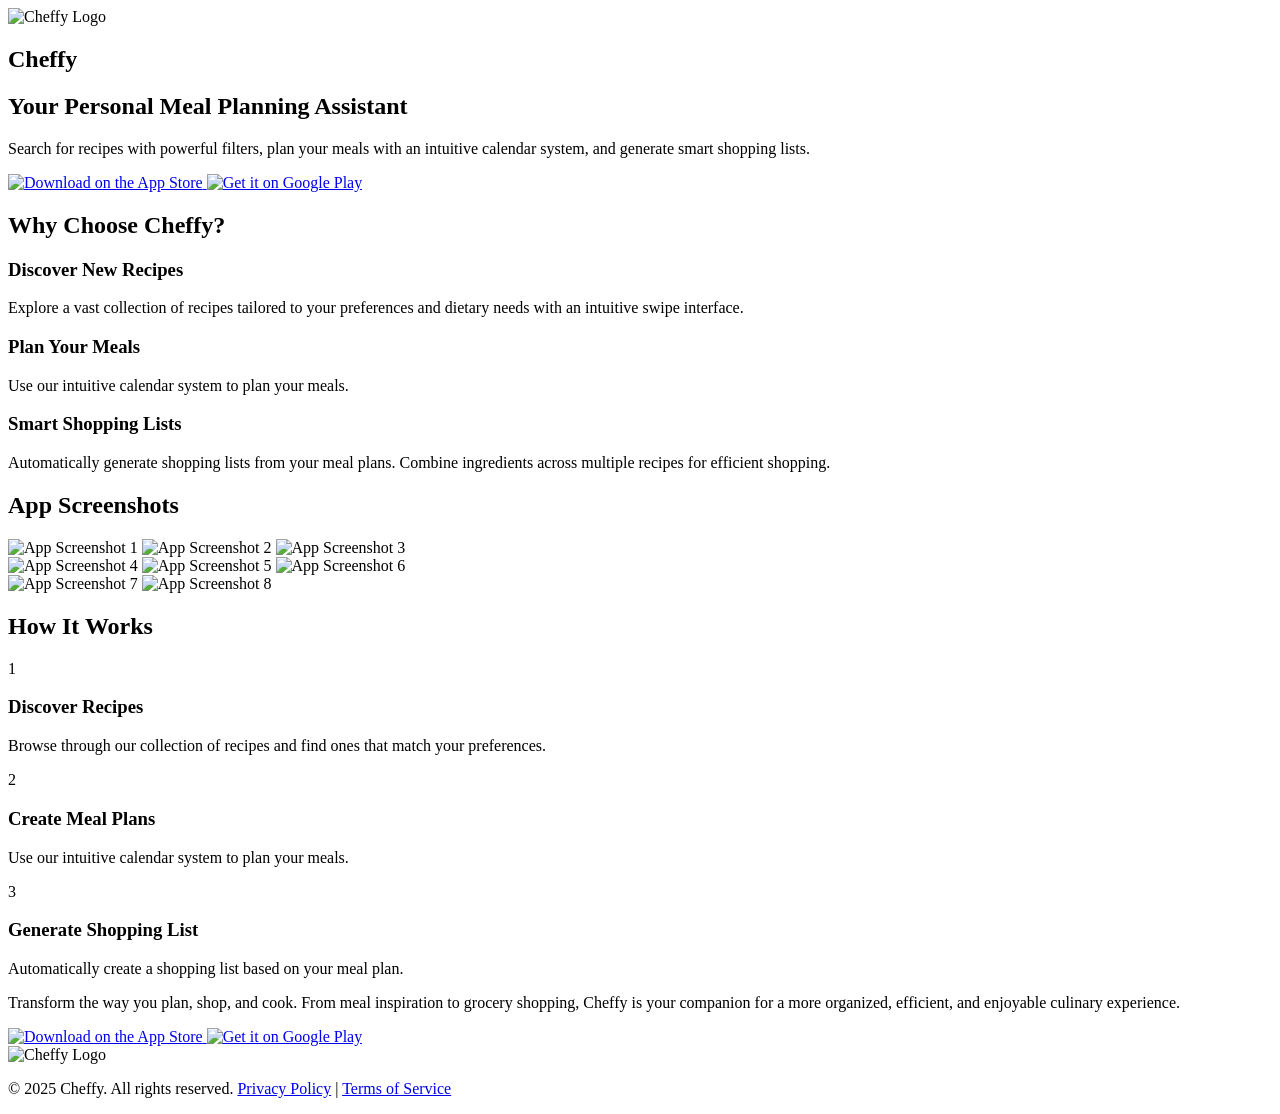
==== index.html @ fff326e7 "added TOS" ====
<!DOCTYPE html>
<html lang="en">
<head>
    <meta charset="UTF-8">
    <meta name="viewport" content="width=device-width, initial-scale=1.0">
    <title>Cheffy - Your Personal Meal Planning Assistant</title>
    <meta name="description" content="Discover, plan, and organize recipes with AI-powered meal planning and smart shopping lists.">
    
    <!-- Favicon and App Icons -->
    <link rel="icon" type="image/png" href="images/icons/logo.png">
    <link rel="apple-touch-icon" href="images/icons/logo.png">
    
    <!-- Open Graph / Social Media Meta Tags -->
    <meta property="og:title" content="Cheffy - Your Personal Meal Planning Assistant">
    <meta property="og:description" content="Discover, plan, and organize recipes with AI-powered meal planning and smart shopping lists.">
    <meta property="og:image" content="images/icons/Icon-512.png">
    <meta property="og:url" content="https://cheffyapp.recipes">
    
    <!-- Stylesheets -->
    <link rel="stylesheet" href="css/styles.css">
    
    <!-- Google Fonts -->
    <link rel="preconnect" href="https://fonts.googleapis.com">
    <link rel="preconnect" href="https://fonts.gstatic.com" crossorigin>
    <link href="https://fonts.googleapis.com/css2?family=Poppins:wght@300;400;500;600;700&display=swap" rel="stylesheet">
</head>
<body>
    <!-- Hero Section -->
    <section id="hero">
        <div class="container">
            <div class="logo-hero">
                <div class="logo-circle">
                    <img src="images/icons/logo.png" alt="Cheffy Logo">
                </div>
                <h2 class="logo-text">Cheffy</h2>
            </div>
            <div class="hero-content">
                <div class="hero-main-text">
                    <h1>Your Personal Meal Planning Assistant</h1>
                </div>
                <div class="hero-details">
                    <p>Search for recipes with powerful filters, plan your meals with an intuitive calendar system, and generate smart shopping lists.</p>
                    <div class="app-buttons">
                        <a href="#" class="app-button app-store">
                            <img src="https://developer.apple.com/app-store/marketing/guidelines/images/badge-download-on-the-app-store.svg" alt="Download on the App Store">
                        </a>
                        <a href="#" class="app-button google-play">
                            <img src="https://play.google.com/intl/en_us/badges/images/generic/en_badge_web_generic.png" alt="Get it on Google Play">
                    </a>
                </div>
            </div>
        </div>
    </section>

    <!-- Features Section -->
    <section id="features">
        <div class="container">
            <h2>Why Choose Cheffy?</h2>
            <div class="features-grid">
                <div class="feature-card">
                    <div class="feature-icon discover"></div>
                    <h3>Discover New Recipes</h3>
                    <p>Explore a vast collection of recipes tailored to your preferences and dietary needs with an intuitive swipe interface.</p>
                </div>
                <div class="feature-card">
                    <div class="feature-icon plan"></div>
                    <h3>Plan Your Meals</h3>
                    <p>Use our intuitive calendar system to plan your meals.</p>
                </div>
                <div class="feature-card">
                    <div class="feature-icon shop"></div>
                    <h3>Smart Shopping Lists</h3>
                    <p>Automatically generate shopping lists from your meal plans. Combine ingredients across multiple recipes for efficient shopping.</p>
                </div>
            </div>
        </div>
    </section>

    <!-- Screenshots Section -->
    <section id="screenshots">
        <div class="container">
            <h2>App Screenshots</h2>
            <div class="screenshot-slider"> <!-- Reverted to original class name -->
                <div class="screenshot-container"> <!-- Container for slides -->
                    <!-- Slide 1 -->
                    <div class="screenshot-slide active">
                        <img src="images/screenshots/01.png" alt="App Screenshot 1">
                        <img src="images/screenshots/02.png" alt="App Screenshot 2">
                        <img src="images/screenshots/03.png" alt="App Screenshot 3">
                    </div>
                    <!-- Slide 2 -->
                    <div class="screenshot-slide">
                        <img src="images/screenshots/04.png" alt="App Screenshot 4">
                        <img src="images/screenshots/05.png" alt="App Screenshot 5">
                        <img src="images/screenshots/06.png" alt="App Screenshot 6">
                    </div>
                    <!-- Slide 3 -->
                    <div class="screenshot-slide">
                        <img src="images/screenshots/07.png" alt="App Screenshot 7">
                        <img src="images/screenshots/08.png" alt="App Screenshot 8">
                        <!-- This slide has only 2 images -->
                    </div>
                </div>
                <div class="screenshot-nav">
                    <!-- Dots will be generated by JS -->
                </div>
            </div>
        </div>
    </section>

    <!-- How It Works Section -->
    <section id="how-it-works">
        <div class="container">
            <h2>How It Works</h2>
            <div class="steps">
                <div class="step">
                    <div class="step-number">1</div>
                    <h3>Discover Recipes</h3>
                    <p>Browse through our collection of recipes and find ones that match your preferences.</p>
                </div>
                <div class="step">
                    <div class="step-number">2</div>
                    <h3>Create Meal Plans</h3>
                    <p>Use our intuitive calendar system to plan your meals.</p>
                </div>
                <div class="step">
                    <div class="step-number">3</div>
                    <h3>Generate Shopping List</h3>
                    <p>Automatically create a shopping list based on your meal plan.</p>
                </div>
            </div>
        </div>
    </section>

    <!-- Download Section -->
    <section id="download">
        <div class="container">
            <p>Transform the way you plan, shop, and cook. From meal inspiration to grocery shopping, Cheffy is your companion for a more organized, efficient, and enjoyable culinary experience.</p>
            <div class="app-buttons">
                <a href="#" class="app-button app-store">
                    <img src="https://developer.apple.com/app-store/marketing/guidelines/images/badge-download-on-the-app-store.svg" alt="Download on the App Store">
                </a>
                <a href="#" class="app-button google-play">
                    <img src="https://play.google.com/intl/en_us/badges/static/images/badges/en_badge_web_generic.png" alt="Get it on Google Play">
                </a>
            </div>
        </div>
    </section>

    <!-- Footer -->
    <footer>
        <div class="container">
            <div class="simple-footer">
                <div class="footer-logo">
                    <img src="images/icons/logo.png" alt="Cheffy Logo">
                </div>
                <p>&copy; 2025 Cheffy. All rights reserved. <a href="privacy-policy.html">Privacy Policy</a> | <a href="terms-of-service.html">Terms of Service</a></p>
            </div>
        </div>
    </footer>

    <!-- JavaScript -->
    <script src="js/main.js"></script>
</body>
</html>
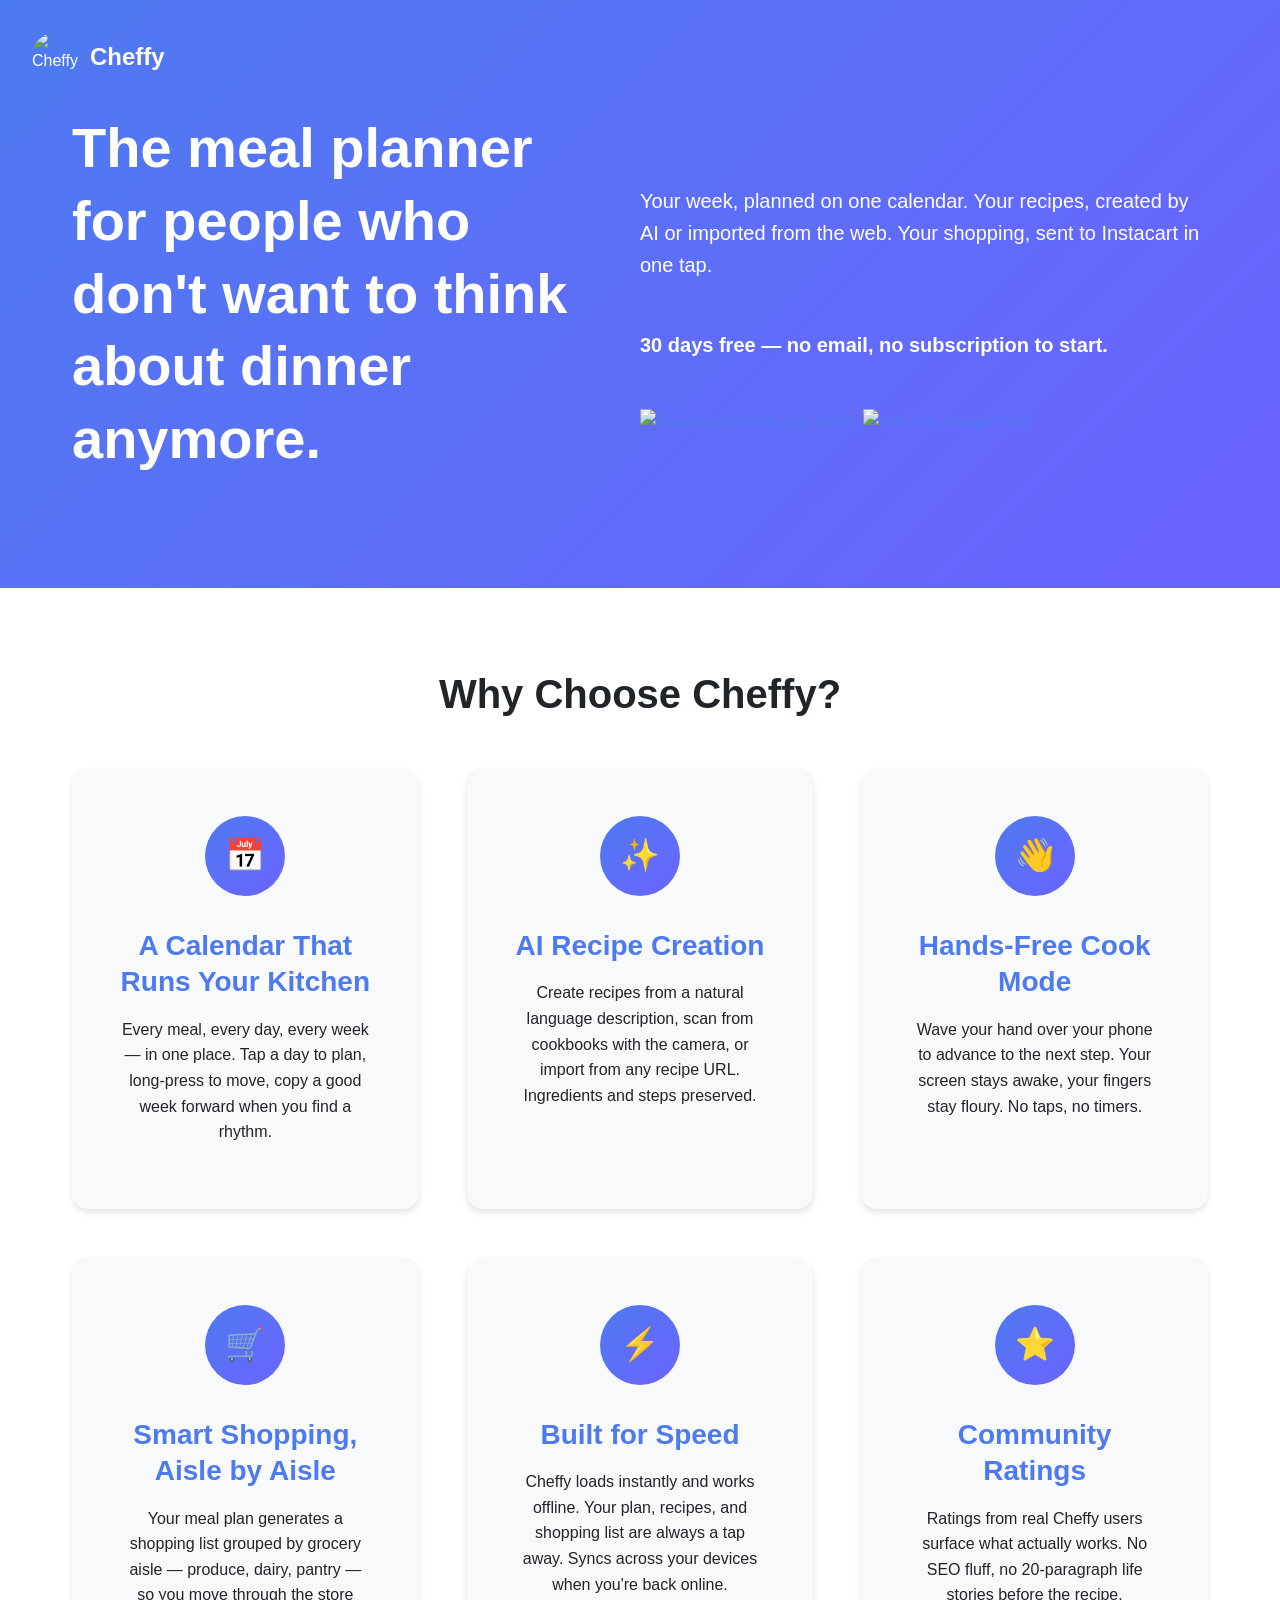
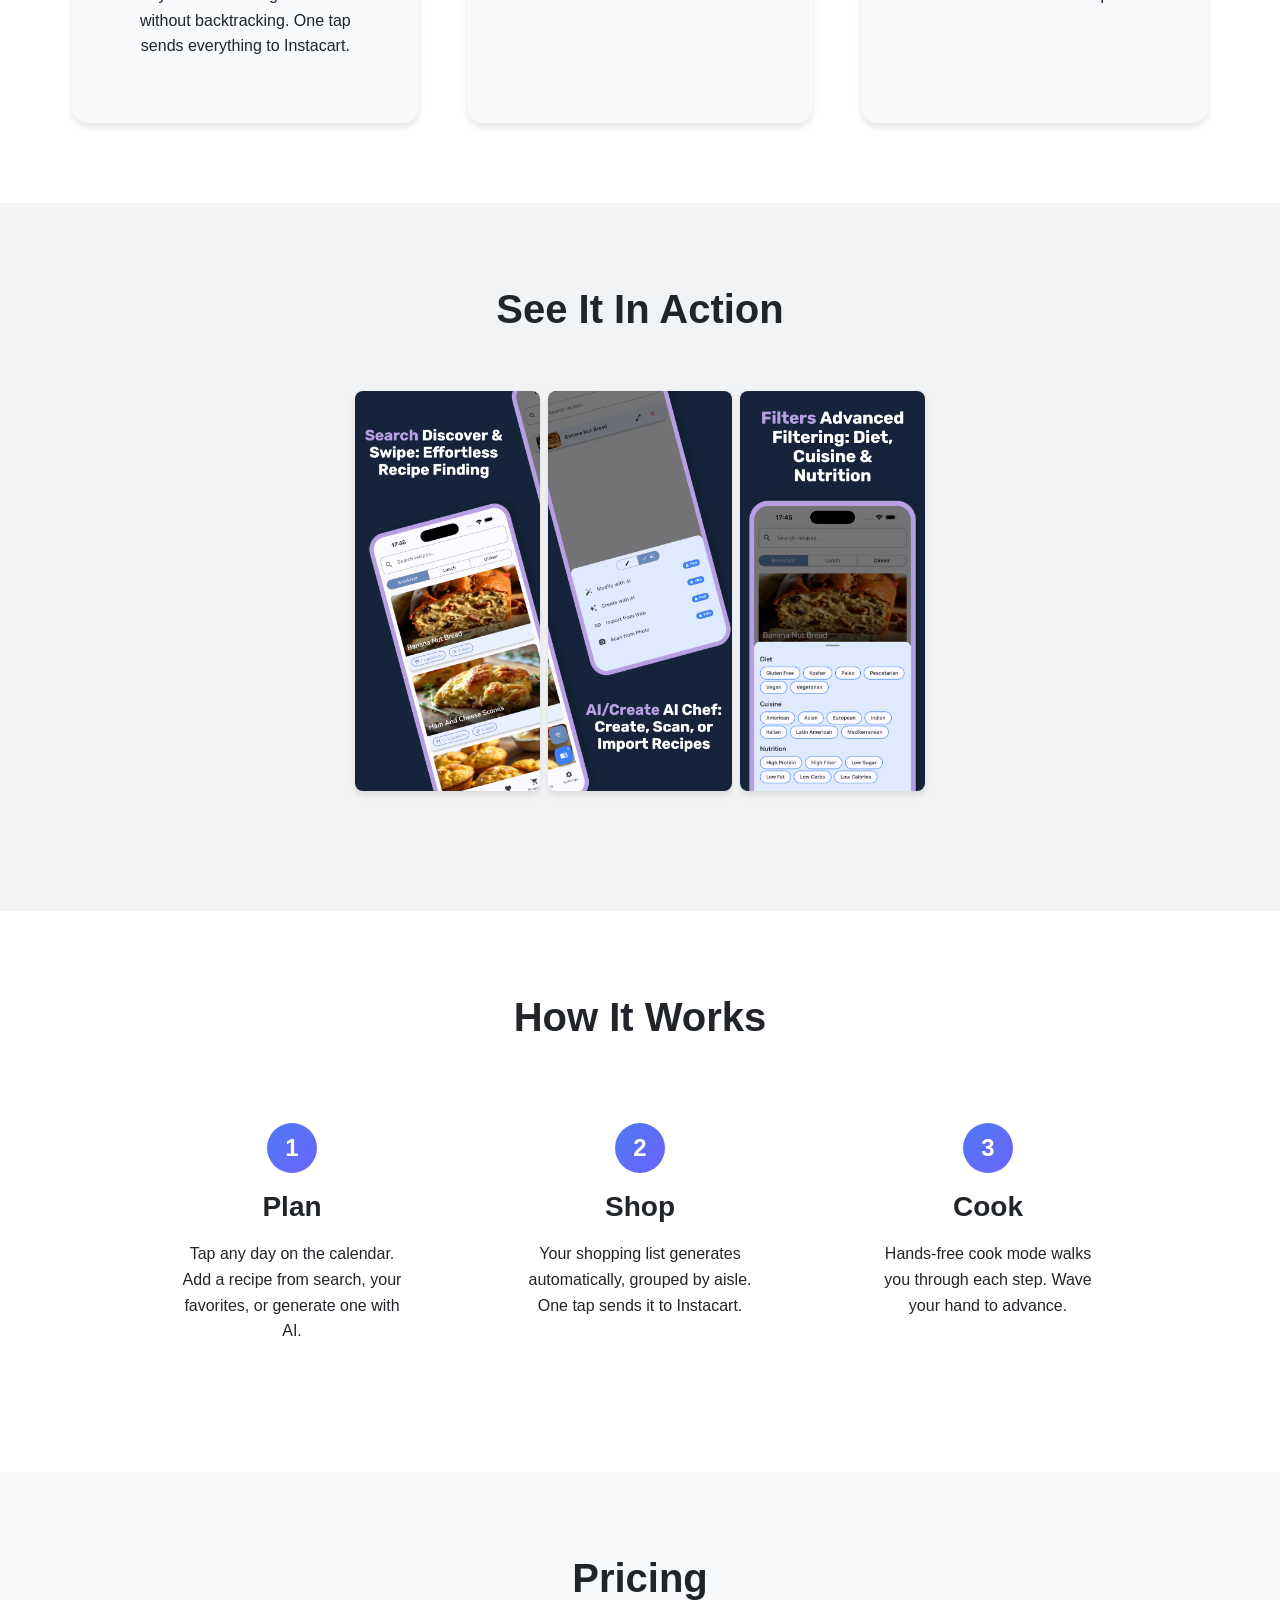
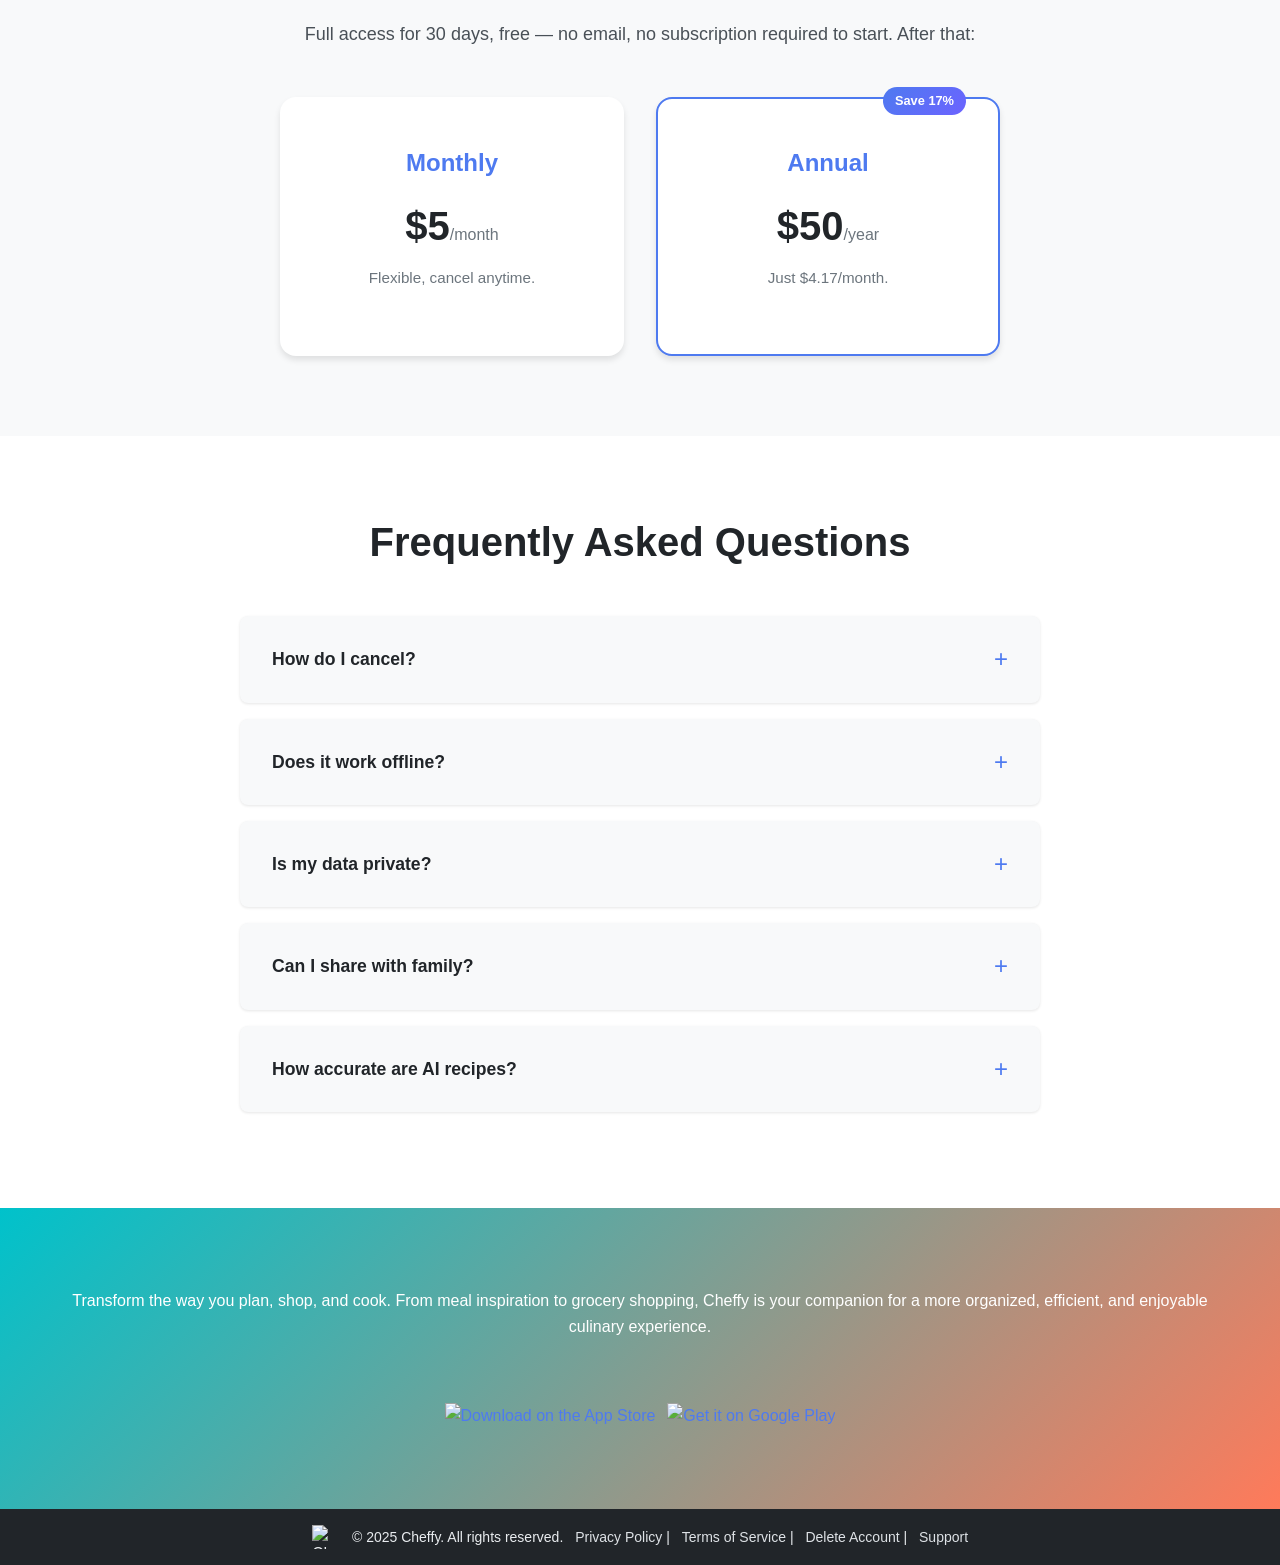
==== commit 48913421: "updated screenshots, copy" ====
--- a/index.html
+++ b/index.html
@@ -1,24 +1,25 @@
 <!DOCTYPE html>
 <html lang="en">
 <head>
+    <meta name='impact-site-verification' value='8608ee39-0bfc-4b97-8f43-6baca40cc552' />
     <meta charset="UTF-8">
     <meta name="viewport" content="width=device-width, initial-scale=1.0">
-    <title>Cheffy - Your Personal Meal Planning Assistant</title>
-    <meta name="description" content="Discover, plan, and organize recipes with AI-powered meal planning and smart shopping lists.">
-    
+    <title>Cheffy — Meal Planner with AI Recipes and Hands-Free Cook Mode</title>
+    <meta name="description" content="A calendar-driven meal planner with AI recipes, hands-free cook mode, and smart shopping lists. 30 days free — no email, no subscription to start.">
+
     <!-- Favicon and App Icons -->
     <link rel="icon" type="image/png" href="images/icons/logo.png">
     <link rel="apple-touch-icon" href="images/icons/logo.png">
-    
+
     <!-- Open Graph / Social Media Meta Tags -->
-    <meta property="og:title" content="Cheffy - Your Personal Meal Planning Assistant">
-    <meta property="og:description" content="Discover, plan, and organize recipes with AI-powered meal planning and smart shopping lists.">
+    <meta property="og:title" content="Cheffy — Meal Planner with AI Recipes and Hands-Free Cook Mode">
+    <meta property="og:description" content="A calendar-driven meal planner with AI recipes, hands-free cook mode, and smart shopping lists. 30 days free.">
     <meta property="og:image" content="images/icons/Icon-512.png">
     <meta property="og:url" content="https://cheffyapp.recipes">
-    
+
     <!-- Stylesheets -->
     <link rel="stylesheet" href="css/styles.css">
-    
+
     <!-- Google Fonts -->
     <link rel="preconnect" href="https://fonts.googleapis.com">
     <link rel="preconnect" href="https://fonts.gstatic.com" crossorigin>
@@ -36,17 +37,19 @@
             </div>
             <div class="hero-content">
                 <div class="hero-main-text">
-                    <h1>Your Personal Meal Planning Assistant</h1>
+                    <h1>The meal planner for people who don't want to think about dinner anymore.</h1>
                 </div>
                 <div class="hero-details">
-                    <p>Search for recipes with powerful filters, plan your meals with an intuitive calendar system, and generate smart shopping lists.</p>
+                    <p>Your week, planned on one calendar. Your recipes, created by AI or imported from the web. Your shopping, sent to Instacart in one tap.</p>
+                    <p><strong>30 days free — no email, no subscription to start.</strong></p>
                     <div class="app-buttons">
                         <a href="#" class="app-button app-store">
                             <img src="https://developer.apple.com/app-store/marketing/guidelines/images/badge-download-on-the-app-store.svg" alt="Download on the App Store">
                         </a>
                         <a href="#" class="app-button google-play">
                             <img src="https://play.google.com/intl/en_us/badges/images/generic/en_badge_web_generic.png" alt="Get it on Google Play">
-                    </a>
+                        </a>
+                    </div>
                 </div>
             </div>
         </div>
@@ -58,19 +61,34 @@
             <h2>Why Choose Cheffy?</h2>
             <div class="features-grid">
                 <div class="feature-card">
-                    <div class="feature-icon discover"></div>
-                    <h3>Discover New Recipes</h3>
-                    <p>Explore a vast collection of recipes tailored to your preferences and dietary needs with an intuitive swipe interface.</p>
-                </div>
-                <div class="feature-card">
                     <div class="feature-icon plan"></div>
-                    <h3>Plan Your Meals</h3>
-                    <p>Use our intuitive calendar system to plan your meals.</p>
+                    <h3>A Calendar That Runs Your Kitchen</h3>
+                    <p>Every meal, every day, every week — in one place. Tap a day to plan, long-press to move, copy a good week forward when you find a rhythm.</p>
+                </div>
+                <div class="feature-card">
+                    <div class="feature-icon ai"></div>
+                    <h3>AI Recipe Creation</h3>
+                    <p>Create recipes from a natural language description, scan from cookbooks with the camera, or import from any recipe URL. Ingredients and steps preserved.</p>
+                </div>
+                <div class="feature-card">
+                    <div class="feature-icon hands-free"></div>
+                    <h3>Hands-Free Cook Mode</h3>
+                    <p>Wave your hand over your phone to advance to the next step. Your screen stays awake, your fingers stay floury. No taps, no timers.</p>
                 </div>
                 <div class="feature-card">
                     <div class="feature-icon shop"></div>
-                    <h3>Smart Shopping Lists</h3>
-                    <p>Automatically generate shopping lists from your meal plans. Combine ingredients across multiple recipes for efficient shopping.</p>
+                    <h3>Smart Shopping, Aisle by Aisle</h3>
+                    <p>Your meal plan generates a shopping list grouped by grocery aisle — produce, dairy, pantry — so you move through the store without backtracking. One tap sends everything to Instacart.</p>
+                </div>
+                <div class="feature-card">
+                    <div class="feature-icon speed"></div>
+                    <h3>Built for Speed</h3>
+                    <p>Cheffy loads instantly and works offline. Your plan, recipes, and shopping list are always a tap away. Syncs across your devices when you're back online.</p>
+                </div>
+                <div class="feature-card">
+                    <div class="feature-icon ratings"></div>
+                    <h3>Community Ratings</h3>
+                    <p>Ratings from real Cheffy users surface what actually works. No SEO fluff, no 20-paragraph life stories before the recipe.</p>
                 </div>
             </div>
         </div>
@@ -79,26 +97,22 @@
     <!-- Screenshots Section -->
     <section id="screenshots">
         <div class="container">
-            <h2>App Screenshots</h2>
-            <div class="screenshot-slider"> <!-- Reverted to original class name -->
-                <div class="screenshot-container"> <!-- Container for slides -->
-                    <!-- Slide 1 -->
+            <h2>See It In Action</h2>
+            <div class="screenshot-slider">
+                <div class="screenshot-container">
                     <div class="screenshot-slide active">
-                        <img src="images/screenshots/01.png" alt="App Screenshot 1">
-                        <img src="images/screenshots/02.png" alt="App Screenshot 2">
-                        <img src="images/screenshots/03.png" alt="App Screenshot 3">
-                    </div>
-                    <!-- Slide 2 -->
+                        <img src="images/screenshots/01.png" alt="Discover recipes with swipe-based search">
+                        <img src="images/screenshots/02.png" alt="AI recipe creation — scan, create, or import">
+                        <img src="images/screenshots/03.png" alt="Advanced filtering by diet, cuisine, and nutrition">
+                    </div>
                     <div class="screenshot-slide">
-                        <img src="images/screenshots/04.png" alt="App Screenshot 4">
-                        <img src="images/screenshots/05.png" alt="App Screenshot 5">
-                        <img src="images/screenshots/06.png" alt="App Screenshot 6">
-                    </div>
-                    <!-- Slide 3 -->
+                        <img src="images/screenshots/04.png" alt="Weekly meal planning view">
+                        <img src="images/screenshots/05.png" alt="Monthly food calendar overview">
+                        <img src="images/screenshots/06.png" alt="Step-by-step cook mode">
+                    </div>
                     <div class="screenshot-slide">
-                        <img src="images/screenshots/07.png" alt="App Screenshot 7">
-                        <img src="images/screenshots/08.png" alt="App Screenshot 8">
-                        <!-- This slide has only 2 images -->
+                        <img src="images/screenshots/07.png" alt="Complete nutrition tracking">
+                        <img src="images/screenshots/08.png" alt="Shopping list export to Instacart">
                     </div>
                 </div>
                 <div class="screenshot-nav">
@@ -115,19 +129,69 @@
             <div class="steps">
                 <div class="step">
                     <div class="step-number">1</div>
-                    <h3>Discover Recipes</h3>
-                    <p>Browse through our collection of recipes and find ones that match your preferences.</p>
+                    <h3>Plan</h3>
+                    <p>Tap any day on the calendar. Add a recipe from search, your favorites, or generate one with AI.</p>
                 </div>
                 <div class="step">
                     <div class="step-number">2</div>
-                    <h3>Create Meal Plans</h3>
-                    <p>Use our intuitive calendar system to plan your meals.</p>
+                    <h3>Shop</h3>
+                    <p>Your shopping list generates automatically, grouped by aisle. One tap sends it to Instacart.</p>
                 </div>
                 <div class="step">
                     <div class="step-number">3</div>
-                    <h3>Generate Shopping List</h3>
-                    <p>Automatically create a shopping list based on your meal plan.</p>
-                </div>
+                    <h3>Cook</h3>
+                    <p>Hands-free cook mode walks you through each step. Wave your hand to advance.</p>
+                </div>
+            </div>
+        </div>
+    </section>
+
+    <!-- Pricing Section -->
+    <section id="pricing">
+        <div class="container">
+            <h2>Pricing</h2>
+            <p class="pricing-lead">Full access for 30 days, free — no email, no subscription required to start. After that:</p>
+            <div class="pricing-grid">
+                <div class="pricing-card">
+                    <h3>Monthly</h3>
+                    <p class="pricing-amount">$5<span>/month</span></p>
+                    <p class="pricing-note">Flexible, cancel anytime.</p>
+                </div>
+                <div class="pricing-card pricing-card-featured">
+                    <div class="pricing-badge">Save 17%</div>
+                    <h3>Annual</h3>
+                    <p class="pricing-amount">$50<span>/year</span></p>
+                    <p class="pricing-note">Just $4.17/month.</p>
+                </div>
+            </div>
+        </div>
+    </section>
+
+    <!-- FAQ Section -->
+    <section id="faq">
+        <div class="container">
+            <h2>Frequently Asked Questions</h2>
+            <div class="faq-list">
+                <details class="faq-item">
+                    <summary>How do I cancel?</summary>
+                    <p>Cancel anytime. On iPhone: device Settings → Apple ID → Subscriptions → Cheffy → Cancel. On Android: Play Store app → profile → Payments &amp; subscriptions → Subscriptions → Cheffy → Cancel. Your premium access continues until the end of the current billing period.</p>
+                </details>
+                <details class="faq-item">
+                    <summary>Does it work offline?</summary>
+                    <p>Yes. Cheffy is built local-first — your meal plan, saved recipes, and shopping list are stored on your device and available without signal. Only AI features (creating recipes from text, scanning photos, importing from URLs) require an internet connection. When you're back online, your plan syncs across your devices automatically.</p>
+                </details>
+                <details class="faq-item">
+                    <summary>Is my data private?</summary>
+                    <p>Yes. Your recipes, meal plans, and shopping lists belong to you and aren't sold or shared. We use standard processors (Supabase for storage, PostHog for anonymous analytics, RevenueCat for subscription management) under contract to operate the app. Full details in our <a href="privacy-policy.html">Privacy Policy</a>.</p>
+                </details>
+                <details class="faq-item">
+                    <summary>Can I share with family?</summary>
+                    <p>Not yet — Cheffy is single-user today. Shared meal planning for households is one of the most-requested features, and it's on the roadmap. <a href="mailto:hello@cheffyapp.recipes">Email me</a> and I'll put you on the list to notify when it ships.</p>
+                </details>
+                <details class="faq-item">
+                    <summary>How accurate are AI recipes?</summary>
+                    <p>Most of the time, very. The AI pulls from tested recipe structures and preserves ingredients, quantities, and steps when you import from the web or scan from a photo. That said, AI isn't perfect — occasionally an ingredient gets misread or a step is off. If you hit a bad recipe, <a href="mailto:hello@cheffyapp.recipes">let me know</a> — the more reports I get, the better the model gets.</p>
+                </details>
             </div>
         </div>
     </section>
@@ -154,7 +218,7 @@
                 <div class="footer-logo">
                     <img src="images/icons/logo.png" alt="Cheffy Logo">
                 </div>
-                <p>&copy; 2025 Cheffy. All rights reserved. <a href="privacy-policy.html">Privacy Policy</a> | <a href="terms-of-service.html">Terms of Service</a></p>
+                <p>&copy; 2025 Cheffy. All rights reserved. <a href="privacy-policy.html">Privacy Policy</a> | <a href="terms-of-service.html">Terms of Service</a> | <a href="delete-account.html">Delete Account</a> | <a href="mailto:hello@cheffyapp.recipes">Support</a></p>
             </div>
         </div>
     </footer>
--- a/css/styles.css
+++ b/css/styles.css
@@ -0,0 +1,811 @@
+/* Base Styles */
+:root {
+    /* Brand Colors */
+    --primary: #4E7AF0;
+    --secondary: #6C63FF;
+    --tertiary: #00C2CB;
+    --accent: #FF7A5A;
+    
+    /* Neutral Colors */
+    --neutral-100: #F8F9FA;
+    --neutral-200: #F1F3F5;
+    --neutral-300: #E9ECEF;
+    --neutral-400: #DEE2E6;
+    --neutral-500: #ADB5BD;
+    --neutral-600: #6C757D;
+    --neutral-700: #495057;
+    --neutral-800: #343A40;
+    --neutral-900: #212529;
+    
+    /* Semantic Colors */
+    --success: #4CAF50;
+    --warning: #FFC107;
+    --error: #FF5252;
+    --info: #2196F3;
+    
+    /* Gradients */
+    --primary-gradient: linear-gradient(135deg, var(--primary), var(--secondary));
+    --accent-gradient: linear-gradient(135deg, var(--tertiary), var(--accent));
+    
+    /* Typography */
+    --font-family: 'Poppins', sans-serif;
+    --h1-size: 3rem;
+    --h2-size: 2.5rem;
+    --h3-size: 1.75rem;
+    --h4-size: 1.25rem;
+    --body-size: 1rem;
+    --small-size: 0.875rem;
+    
+    /* Spacing */
+    --spacing-xs: 0.25rem;
+    --spacing-sm: 0.5rem;
+    --spacing-md: 1rem;
+    --spacing-lg: 2rem;
+    --spacing-xl: 3rem;
+    --spacing-xxl: 5rem;
+    
+    /* Border Radius */
+    --radius-sm: 4px;
+    --radius-md: 8px;
+    --radius-lg: 16px;
+    --radius-xl: 24px;
+    --radius-full: 9999px;
+    
+    /* Shadows */
+    --shadow-sm: 0 1px 3px rgba(0, 0, 0, 0.1);
+    --shadow-md: 0 4px 6px rgba(0, 0, 0, 0.1);
+    --shadow-lg: 0 10px 15px rgba(0, 0, 0, 0.1);
+    --shadow-xl: 0 20px 25px rgba(0, 0, 0, 0.1);
+}
+
+* {
+    margin: 0;
+    padding: 0;
+    box-sizing: border-box;
+}
+
+html {
+    scroll-behavior: smooth;
+}
+
+/* General Header Styles (for pages like privacy-policy.html) */
+header {
+    /* display: flex; and align-items: center; removed */
+    background-color: var(--neutral-100);
+    padding-top: var(--spacing-lg);    /* Align with logo-hero top */
+    padding-bottom: var(--spacing-md); /* Keep bottom padding as reduced */
+    /* border-bottom: 1px solid var(--neutral-300); */ /* Divider removed */
+}
+
+header .container {
+    width: 100%; /* Explicitly full width */
+    max-width: none; /* Override generic .container's max-width */
+    margin: 0; /* Override generic .container's margin */
+    padding: 0 var(--spacing-lg); /* This padding is now from viewport edges */
+    display: flex;
+    justify-content: space-between;
+    align-items: center; /* This will vertically center logo and nav within .container */
+}
+
+header .logo {
+    display: flex;
+    align-items: center;
+}
+
+header .logo img {
+    height: 50px; /* Changed from 40px to match .logo-circle height */
+    width: auto;
+    margin-right: var(--spacing-sm);
+}
+
+header .logo h1 {
+    font-size: 1.5rem; /* Changed from 1.75rem to match .logo-text font-size */
+    font-weight: 700; /* Added to match .logo-text font-weight */
+    color: var(--neutral-900);
+    margin-top: 0; /* Ensure no top margin */
+    margin-bottom: 0; /* Remove default h1 margin */
+}
+
+/* Removed header nav ul, header nav ul li a, and header nav ul li a:hover, .active rules */
+
+body {
+    font-family: var(--font-family);
+    color: var(--neutral-900);
+    background-color: var(--neutral-100);
+    line-height: 1.6;
+}
+
+.container {
+    width: 100%;
+    max-width: 1200px;
+    margin: 0 auto;
+    padding: 0 var(--spacing-lg);
+}
+
+h1, h2, h3, h4, h5, h6 {
+    margin-bottom: var(--spacing-md);
+    font-weight: 600;
+    line-height: 1.3;
+}
+
+h1 {
+    font-size: var(--h1-size);
+}
+
+h2 {
+    font-size: var(--h2-size);
+    text-align: center;
+    margin-bottom: var(--spacing-xl);
+}
+
+h3 {
+    font-size: var(--h3-size);
+}
+
+h4 {
+    font-size: var(--h4-size);
+}
+
+p {
+    margin-bottom: var(--spacing-md);
+}
+
+a {
+    color: var(--primary);
+    text-decoration: none;
+    transition: color 0.3s ease;
+}
+
+a:hover {
+    color: var(--secondary);
+}
+
+ul {
+    list-style: none;
+}
+
+img {
+    max-width: 100%;
+    height: auto;
+}
+
+section {
+    padding: var(--spacing-xxl) 0;
+}
+
+/* Logo Hero Styles */
+.logo-hero {
+    position: absolute;
+    top: var(--spacing-lg);
+    left: var(--spacing-lg);
+    z-index: 10;
+    display: flex;
+    align-items: center;
+}
+
+.logo-circle {
+    width: 50px;
+    height: 50px;
+    border-radius: 50%;
+    background-color: var(--primary);
+    display: flex;
+    align-items: center;
+    justify-content: center;
+    overflow: hidden;
+    margin-right: var(--spacing-sm);
+}
+
+.logo-circle img {
+    width: 100%;
+    height: 100%;
+    object-fit: contain;
+}
+
+.logo-text {
+    font-size: 1.5rem;
+    color: white;
+    margin-bottom: 0;
+    font-weight: 700;
+}
+
+/* Hero Section */
+#hero {
+    background: var(--primary-gradient);
+    color: white;
+    padding: var(--spacing-xxl) 0;
+    position: relative;
+}
+
+#hero .container {
+    display: flex;
+    align-items: center;
+    justify-content: space-between; /* Allow hero content to spread if needed */
+    padding-top: var(--spacing-lg);
+}
+
+.hero-content {
+    display: flex;
+    align-items: center; /* Vertically align items in the new two-column layout */
+    justify-content: space-between; /* Space between the two new columns */
+    gap: var(--spacing-xl); /* Gap between the two columns */
+    flex: 1; /* Allow hero-content to take available space */
+    text-align: left; /* Default text align to left for children */
+}
+
+.hero-main-text {
+    flex-basis: 45%; /* Adjust as needed */
+}
+
+.hero-details {
+    flex-basis: 50%; /* Adjust as needed */
+}
+
+.hero-content h1 {
+    font-size: 3.5rem;
+    margin-bottom: var(--spacing-lg);
+}
+
+.hero-content p {
+    font-size: 1.25rem;
+    margin-bottom: var(--spacing-xl);
+}
+
+/* .hero-image rules are no longer needed as the element was removed */
+
+.app-buttons {
+    display: inline-flex;
+    gap: 12px;
+    align-items: center;
+}
+
+.app-button {
+    display: inline-block;
+    vertical-align: middle;
+}
+
+.app-button.app-store img {
+    height: 45px;
+    width: auto;
+}
+
+.app-button.google-play img {
+    height: 65px;
+    width: auto;
+}
+
+/* Features Section */
+#features {
+    background-color: white;
+}
+
+.features-grid {
+    display: grid;
+    grid-template-columns: repeat(auto-fit, minmax(250px, 1fr));
+    gap: var(--spacing-xl);
+}
+
+.feature-card {
+    background-color: var(--neutral-100);
+    border-radius: var(--radius-lg);
+    padding: var(--spacing-xl);
+    text-align: center;
+    box-shadow: var(--shadow-md);
+    transition: transform 0.3s ease, box-shadow 0.3s ease;
+}
+
+.feature-card:hover {
+    transform: translateY(-5px);
+    box-shadow: var(--shadow-lg);
+}
+
+.feature-icon {
+    width: 80px;
+    height: 80px;
+    margin: 0 auto var(--spacing-lg);
+    border-radius: var(--radius-full);
+    display: flex;
+    align-items: center;
+    justify-content: center;
+    background: var(--primary-gradient);
+}
+
+.feature-icon.discover::before {
+    content: "🔍";
+    font-size: 2rem;
+}
+
+.feature-icon.plan::before {
+    content: "📅";
+    font-size: 2rem;
+}
+
+.feature-icon.shop::before {
+    content: "🛒";
+    font-size: 2rem;
+}
+
+.feature-icon.personalize::before {
+    content: "👤";
+    font-size: 2rem;
+}
+
+.feature-card h3 {
+    color: var(--primary);
+    margin-bottom: var(--spacing-md);
+}
+
+/* Screenshots Section */
+#screenshots {
+    background-color: var(--neutral-200);
+}
+
+.screenshot-slider { /* Main container for the carousel */
+    position: relative;
+    max-width: 900px; /* Adjust to fit 3 images + gaps comfortably */
+    margin: 0 auto;
+    overflow: hidden; 
+}
+
+.screenshot-container { /* Holds the slides */
+    position: relative; 
+}
+
+.screenshot-slide {
+    display: none; /* Hidden by default */
+    padding: var(--spacing-sm) 0; /* Optional padding for the slide itself */
+}
+
+.screenshot-slide.active {
+    display: flex; 
+    justify-content: center; /* Center the group of 3 images */
+    align-items: center; 
+    gap: var(--spacing-sm); /* Gap between the 3 images */
+    animation: fadeIn 0.5s ease forwards; 
+}
+
+.screenshot-slide img {
+    max-width: 32%; /* Allow 3 images to fit with gaps */
+    height: auto; 
+    max-height: 400px; /* Adjust max-height as needed */
+    object-fit: contain; 
+    border-radius: var(--radius-md);
+    box-shadow: var(--shadow-md);
+    background-color: var(--neutral-300); 
+}
+
+@keyframes fadeIn {
+    from {
+        opacity: 0;
+    }
+    to {
+        opacity: 1;
+    }
+}
+
+.screenshot-nav {
+    display: flex;
+    justify-content: center;
+    margin-top: var(--spacing-lg);
+}
+
+.nav-dot {
+    width: 12px;
+    height: 12px;
+    border-radius: var(--radius-full);
+    background-color: var(--neutral-400);
+    border: none;
+    margin: 0 var(--spacing-xs);
+    cursor: pointer;
+    transition: background-color 0.3s ease;
+}
+
+.nav-dot.active {
+    background-color: var(--primary);
+}
+
+/* How It Works Section */
+#how-it-works {
+    background-color: white;
+}
+
+.steps {
+    display: flex;
+    flex-wrap: wrap;
+    justify-content: center;
+    gap: var(--spacing-xl);
+}
+
+.step {
+    flex: 1;
+    min-width: 200px;
+    max-width: 300px;
+    text-align: center;
+    padding: var(--spacing-lg);
+}
+
+.step-number {
+    width: 50px;
+    height: 50px;
+    background: var(--primary-gradient);
+    color: white;
+    border-radius: var(--radius-full);
+    display: flex;
+    align-items: center;
+    justify-content: center;
+    font-size: 1.5rem;
+    font-weight: bold;
+    margin: 0 auto var(--spacing-md);
+}
+
+/* Download Section */
+#download {
+    background: var(--accent-gradient);
+    color: white;
+    text-align: center;
+}
+
+#download h2 {
+    color: white;
+}
+
+#download .app-buttons {
+    justify-content: center;
+    margin-top: var(--spacing-xl);
+}
+
+/* Footer */
+footer {
+    background-color: var(--neutral-900);
+    color: var(--neutral-300);
+    padding: var(--spacing-md) 0;
+}
+
+.simple-footer {
+    display: flex;
+    align-items: center;
+    justify-content: center;
+}
+
+.footer-logo {
+    display: flex;
+    align-items: center;
+    margin-right: var(--spacing-md);
+}
+
+.footer-logo img {
+    height: 24px;
+    width: 24px;
+}
+
+.simple-footer p {
+    margin-bottom: 0;
+    font-size: var(--small-size);
+}
+
+.simple-footer a {
+    color: var(--neutral-400);
+    margin-left: var(--spacing-sm);
+    transition: color 0.3s ease;
+}
+
+.simple-footer a:hover {
+    color: white;
+}
+
+/* Animation Classes */
+.animate {
+    animation: fadeInUp 0.6s ease-out forwards;
+}
+
+@keyframes fadeInUp {
+    from {
+        opacity: 0;
+        transform: translateY(20px);
+    }
+    to {
+        opacity: 1;
+        transform: translateY(0);
+    }
+}
+
+/* Responsive Styles */
+@media (max-width: 992px) {
+    :root {
+        --h1-size: 2.5rem;
+        --h2-size: 2rem;
+        --h3-size: 1.5rem;
+    }
+    
+    #hero .container {
+        flex-direction: column;
+    }
+    
+    .hero-content {
+        padding-right: 0;
+        text-align: center;
+        margin-bottom: var(--spacing-xl);
+    }
+    
+    .app-buttons {
+        justify-content: center;
+    }
+}
+
+/* Mobile-specific styles for screenshots section */
+@media (max-width: 768px) {
+    .simple-footer {
+        flex-direction: column;
+        text-align: center;
+    }
+    
+    .footer-logo {
+        margin-right: 0;
+        margin-bottom: var(--spacing-sm);
+    }
+    
+    /* Adjust screenshot layout for mobile */
+    .screenshot-slider {
+        max-width: 350px;
+    }
+    
+    .screenshot-layout {
+        flex-direction: column;
+        align-items: center;
+    }
+    
+    .screenshot-container {
+        flex: 0 0 auto;
+        max-width: 100%;
+        width: 100%;
+        margin-bottom: var(--spacing-md);
+    }
+    
+    .screenshot img {
+        width: 100%;
+        height: auto;
+        object-fit: contain;
+    }
+    
+    .screenshot-info-container {
+        width: 100%;
+    }
+    
+    .screenshot-info {
+        text-align: center;
+        padding: var(--spacing-md);
+        margin-top: 0;
+    }
+    
+    .screenshot-info h3 {
+        font-size: 1.5rem;
+        margin-bottom: var(--spacing-sm);
+    }
+    
+    .screenshot-info p {
+        font-size: 1rem;
+        margin-bottom: 0;
+    }
+    
+    /* Change animation for mobile */
+    .screenshot-info.active {
+        animation: fadeInUp 0.5s ease forwards;
+    }
+
+    /* Hero Content Stacking for Mobile */
+    .hero-content {
+        flex-direction: column; /* Stack children vertically */
+        align-items: center;   /* Center stack items horizontally */
+        /* text-align: center; is already set at 992px breakpoint, will be inherited */
+        gap: var(--spacing-lg); /* Adjust gap for stacked layout */
+    }
+
+    .hero-main-text,
+    .hero-details {
+        flex-basis: auto; /* Reset flex-basis for stacking */
+        width: 100%;      /* Allow them to take full width in the column */
+        /* text-align: center; will be inherited from .hero-content (set at 992px) */
+    }
+    
+    .hero-main-text h1 {
+        font-size: 2.8rem; /* Slightly reduce heading size on mobile */
+    }
+
+    .hero-details p {
+        font-size: 1.1rem; /* Adjust paragraph size */
+        margin-bottom: var(--spacing-lg); /* Ensure space before app buttons */
+    }
+    /* .app-buttons should center due to text-align:center on .hero-content (from 992px) 
+       and .hero-details inheriting it, as .app-buttons is inline-flex */
+
+}
+
+@media (max-width: 576px) {
+    .features-grid {
+        grid-template-columns: 1fr;
+    }
+    
+    .steps {
+        flex-direction: column;
+        align-items: center;
+    }
+    
+    /* Further adjustments for very small screens */
+    .screenshot-slider {
+        max-width: 280px;
+    }
+    
+    .screenshot-info {
+        padding: var(--spacing-sm);
+    }
+    
+    .screenshot-info h3 {
+        font-size: 1.3rem;
+    }
+    
+    .screenshot-info p {
+        font-size: 0.9rem;
+    }
+}
+
+/* ---------------------------------------------------------------------------
+   Added for v1.0 landing refresh: additional feature icons, pricing, FAQ
+   --------------------------------------------------------------------------- */
+
+/* Extra feature-icon variants for the 6-card grid. Same sizing + gradient
+   background as the base .feature-icon; only the emoji differs. */
+.feature-icon.ai::before { content: "✨"; font-size: 2rem; }
+.feature-icon.hands-free::before { content: "👋"; font-size: 2rem; }
+.feature-icon.speed::before { content: "⚡"; font-size: 2rem; }
+.feature-icon.ratings::before { content: "⭐"; font-size: 2rem; }
+
+/* Pricing */
+#pricing {
+    background-color: var(--neutral-100);
+}
+
+#pricing h2 {
+    text-align: center;
+    margin-bottom: var(--spacing-md);
+}
+
+.pricing-lead {
+    text-align: center;
+    margin-bottom: var(--spacing-xl);
+    color: var(--neutral-700);
+    font-size: 1.125rem;
+}
+
+.pricing-grid {
+    display: grid;
+    grid-template-columns: repeat(auto-fit, minmax(280px, 1fr));
+    gap: var(--spacing-lg);
+    max-width: 720px;
+    margin: 0 auto;
+}
+
+.pricing-card {
+    background-color: white;
+    border-radius: var(--radius-lg);
+    padding: var(--spacing-xl);
+    text-align: center;
+    box-shadow: var(--shadow-md);
+    position: relative;
+    border: 2px solid transparent;
+    transition: transform 0.3s ease, box-shadow 0.3s ease;
+}
+
+.pricing-card:hover {
+    transform: translateY(-5px);
+    box-shadow: var(--shadow-lg);
+}
+
+.pricing-card-featured {
+    border-color: var(--primary);
+}
+
+.pricing-card h3 {
+    color: var(--primary);
+    margin-bottom: var(--spacing-md);
+    font-size: 1.5rem;
+}
+
+.pricing-amount {
+    font-size: 2.5rem;
+    font-weight: 700;
+    margin-bottom: var(--spacing-sm);
+    color: var(--neutral-900);
+}
+
+.pricing-amount span {
+    font-size: 1rem;
+    font-weight: 400;
+    color: var(--neutral-600);
+}
+
+.pricing-note {
+    color: var(--neutral-600);
+    font-size: 0.95rem;
+}
+
+.pricing-badge {
+    position: absolute;
+    top: -12px;
+    right: var(--spacing-lg);
+    background: var(--primary-gradient);
+    color: white;
+    padding: 4px 12px;
+    border-radius: var(--radius-full);
+    font-size: 0.8rem;
+    font-weight: 600;
+}
+
+/* FAQ — uses native <details>/<summary> for progressive disclosure (no JS) */
+#faq {
+    background-color: white;
+}
+
+#faq h2 {
+    text-align: center;
+    margin-bottom: var(--spacing-xl);
+}
+
+.faq-list {
+    max-width: 800px;
+    margin: 0 auto;
+}
+
+.faq-item {
+    background-color: var(--neutral-100);
+    border-radius: var(--radius-md);
+    margin-bottom: var(--spacing-md);
+    padding: var(--spacing-md) var(--spacing-lg);
+    box-shadow: var(--shadow-sm);
+    transition: box-shadow 0.3s ease;
+}
+
+.faq-item[open] {
+    box-shadow: var(--shadow-md);
+}
+
+.faq-item summary {
+    font-weight: 600;
+    font-size: 1.1rem;
+    cursor: pointer;
+    padding: var(--spacing-sm) 0;
+    color: var(--neutral-900);
+    list-style: none;
+    display: flex;
+    justify-content: space-between;
+    align-items: center;
+}
+
+.faq-item summary::-webkit-details-marker { display: none; }
+
+.faq-item summary::after {
+    content: "+";
+    font-size: 1.5rem;
+    color: var(--primary);
+    font-weight: 300;
+    margin-left: var(--spacing-md);
+    transition: transform 0.2s ease;
+}
+
+.faq-item[open] summary::after {
+    content: "−";
+}
+
+.faq-item p {
+    margin-top: var(--spacing-sm);
+    color: var(--neutral-700);
+    line-height: 1.6;
+    padding-bottom: var(--spacing-sm);
+}
+
+.faq-item p a {
+    color: var(--primary);
+    text-decoration: none;
+}
+
+.faq-item p a:hover {
+    text-decoration: underline;
+}
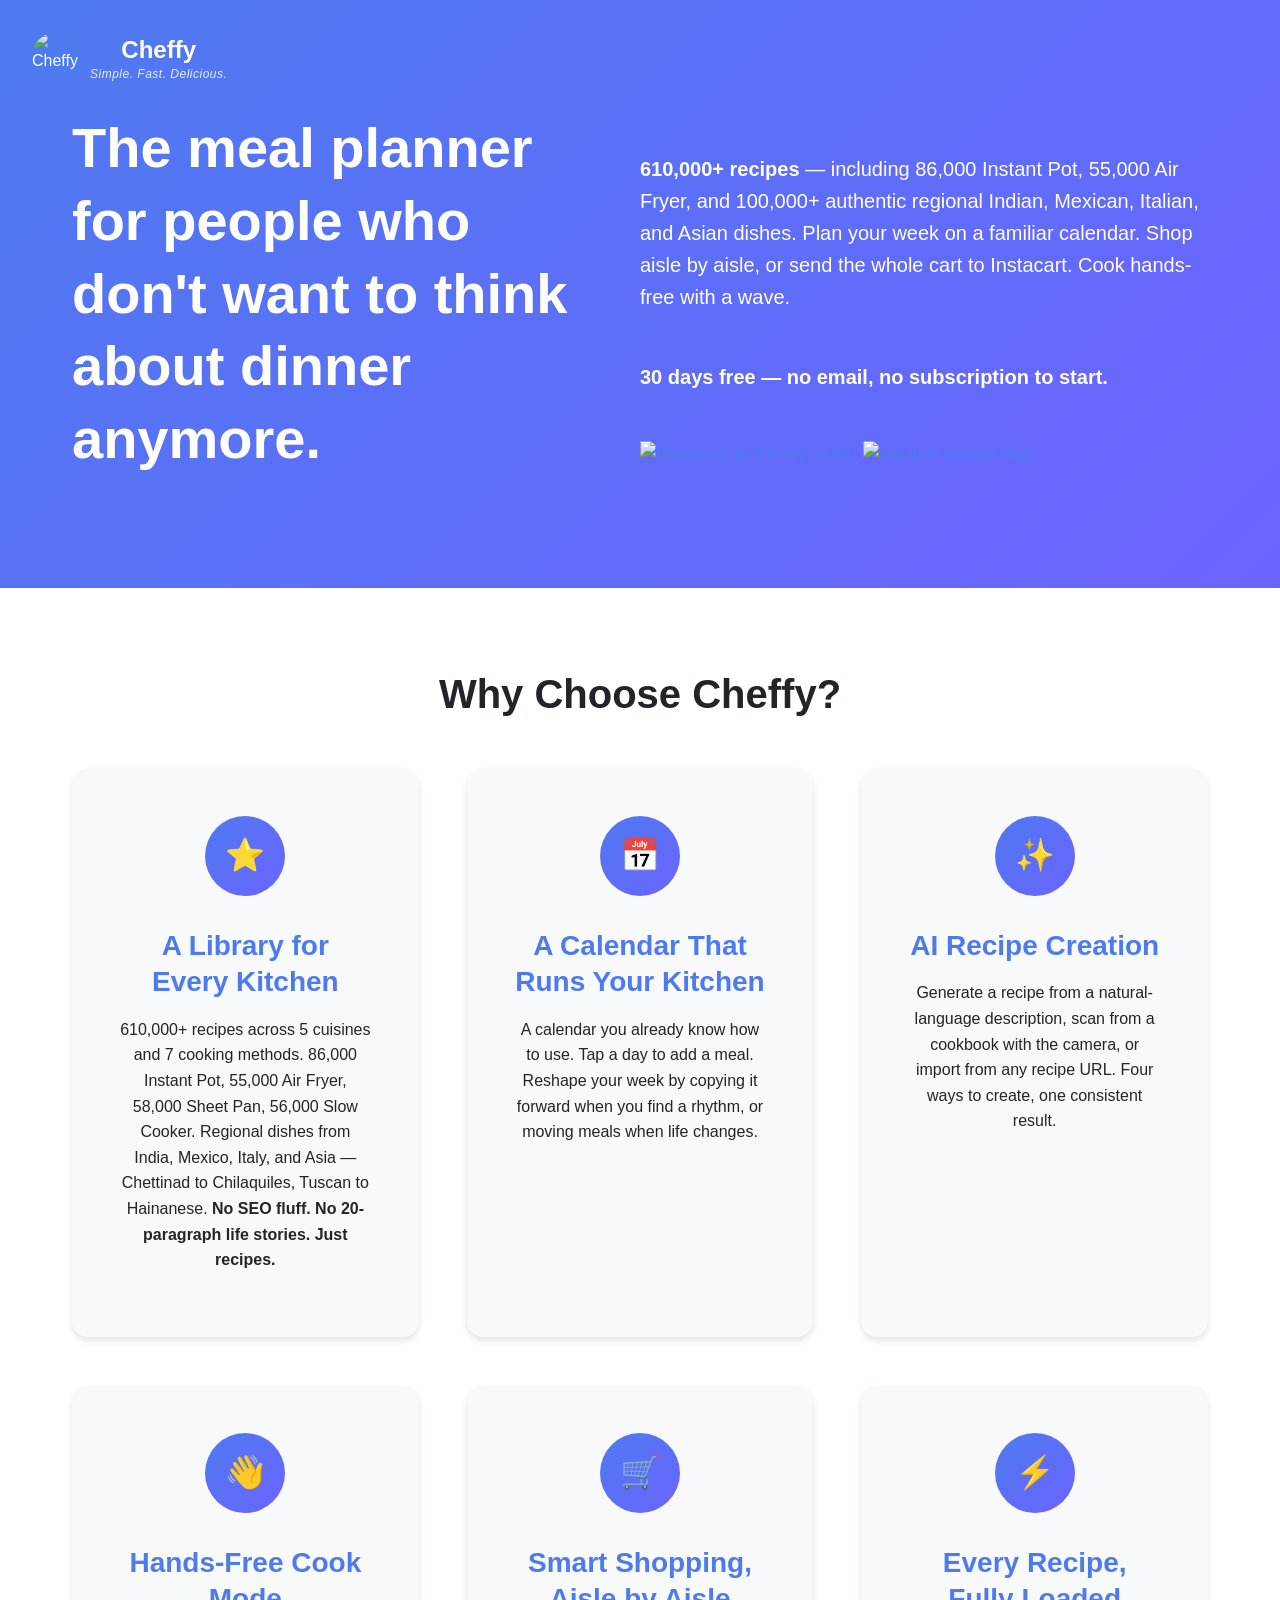
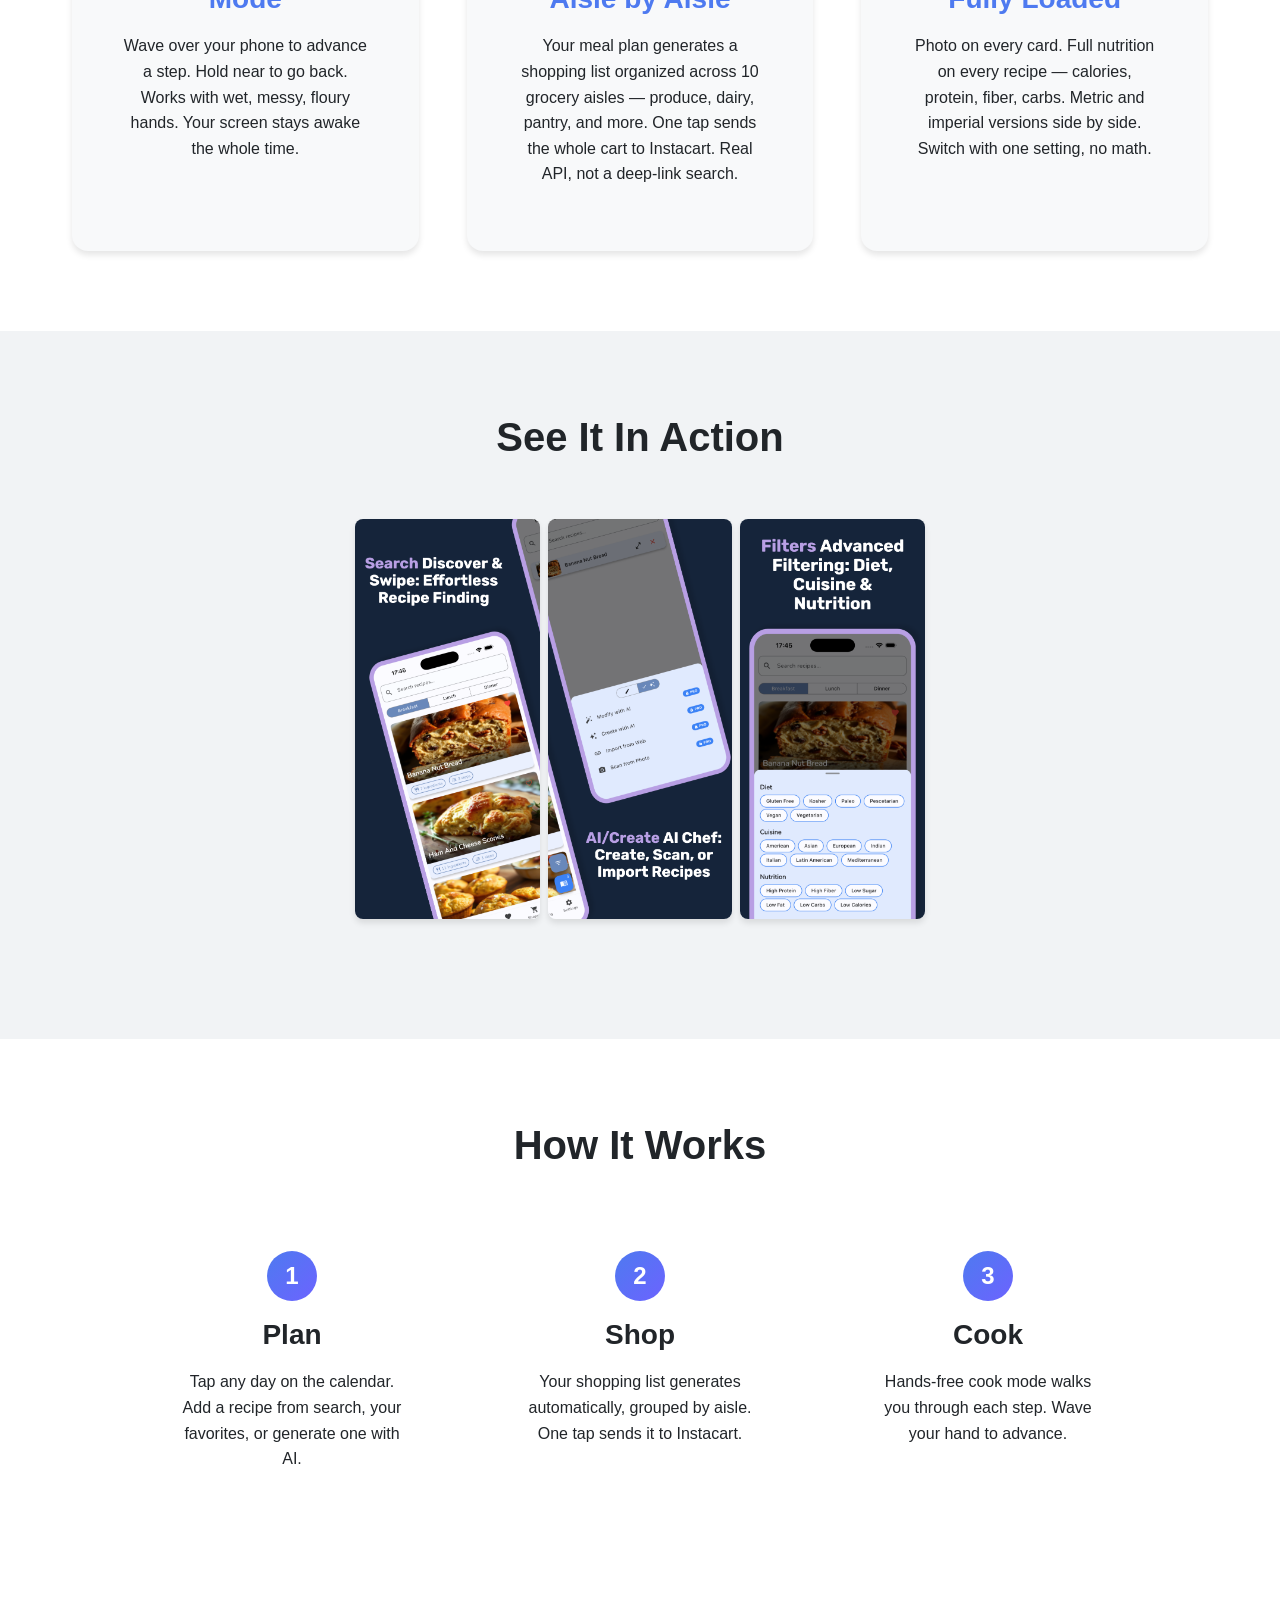
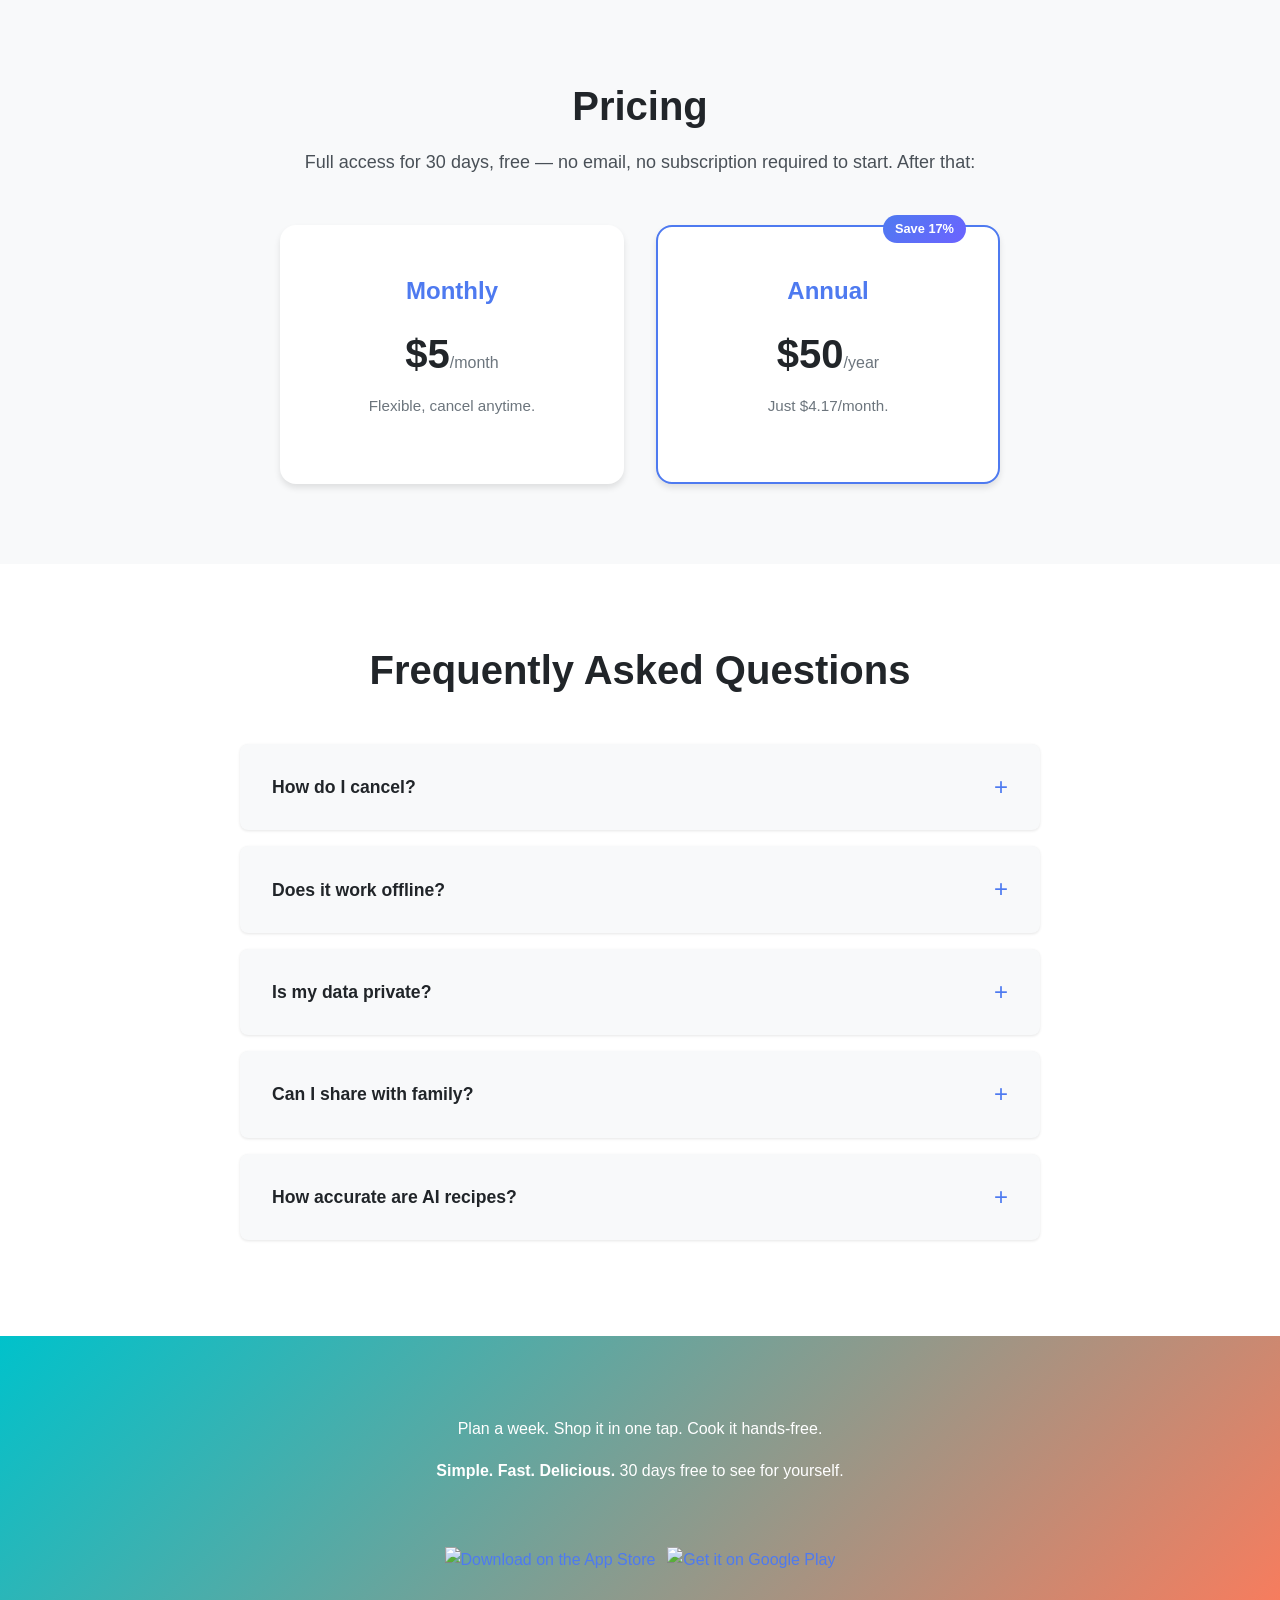
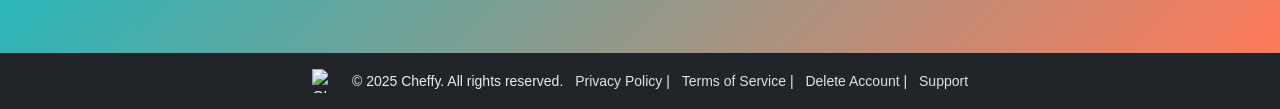
==== commit 2983b825: "updated copy on landing page" ====
--- a/index.html
+++ b/index.html
@@ -4,16 +4,16 @@
     <meta name='impact-site-verification' value='8608ee39-0bfc-4b97-8f43-6baca40cc552' />
     <meta charset="UTF-8">
     <meta name="viewport" content="width=device-width, initial-scale=1.0">
-    <title>Cheffy — Meal Planner with AI Recipes and Hands-Free Cook Mode</title>
-    <meta name="description" content="A calendar-driven meal planner with AI recipes, hands-free cook mode, and smart shopping lists. 30 days free — no email, no subscription to start.">
+    <title>Cheffy — 610,000+ Recipes, Calendar Meal Planner, Hands-Free Cook Mode</title>
+    <meta name="description" content="Simple. Fast. Delicious. 610,000+ recipes across every cooking method and cuisine. Plan your week on a familiar calendar, shop aisle by aisle with Instacart, cook hands-free. 30 days free — no email, no card.">
 
     <!-- Favicon and App Icons -->
     <link rel="icon" type="image/png" href="images/icons/logo.png">
     <link rel="apple-touch-icon" href="images/icons/logo.png">
 
     <!-- Open Graph / Social Media Meta Tags -->
-    <meta property="og:title" content="Cheffy — Meal Planner with AI Recipes and Hands-Free Cook Mode">
-    <meta property="og:description" content="A calendar-driven meal planner with AI recipes, hands-free cook mode, and smart shopping lists. 30 days free.">
+    <meta property="og:title" content="Cheffy — Simple. Fast. Delicious.">
+    <meta property="og:description" content="610,000+ recipes. Calendar-driven meal planning. Hands-free cook mode. Shop aisle by aisle with Instacart. 30 days free.">
     <meta property="og:image" content="images/icons/Icon-512.png">
     <meta property="og:url" content="https://cheffyapp.recipes">
 
@@ -33,14 +33,17 @@
                 <div class="logo-circle">
                     <img src="images/icons/logo.png" alt="Cheffy Logo">
                 </div>
-                <h2 class="logo-text">Cheffy</h2>
+                <div class="logo-text-block">
+                    <h2 class="logo-text">Cheffy</h2>
+                    <p class="logo-tagline">Simple. Fast. Delicious.</p>
+                </div>
             </div>
             <div class="hero-content">
                 <div class="hero-main-text">
                     <h1>The meal planner for people who don't want to think about dinner anymore.</h1>
                 </div>
                 <div class="hero-details">
-                    <p>Your week, planned on one calendar. Your recipes, created by AI or imported from the web. Your shopping, sent to Instacart in one tap.</p>
+                    <p><strong>610,000+ recipes</strong> — including 86,000 Instant Pot, 55,000 Air Fryer, and 100,000+ authentic regional Indian, Mexican, Italian, and Asian dishes. Plan your week on a familiar calendar. Shop aisle by aisle, or send the whole cart to Instacart. Cook hands-free with a wave.</p>
                     <p><strong>30 days free — no email, no subscription to start.</strong></p>
                     <div class="app-buttons">
                         <a href="#" class="app-button app-store">
@@ -61,34 +64,34 @@
             <h2>Why Choose Cheffy?</h2>
             <div class="features-grid">
                 <div class="feature-card">
+                    <div class="feature-icon ratings"></div>
+                    <h3>A Library for Every Kitchen</h3>
+                    <p>610,000+ recipes across 5 cuisines and 7 cooking methods. 86,000 Instant Pot, 55,000 Air Fryer, 58,000 Sheet Pan, 56,000 Slow Cooker. Regional dishes from India, Mexico, Italy, and Asia — Chettinad to Chilaquiles, Tuscan to Hainanese. <strong>No SEO fluff. No 20-paragraph life stories. Just recipes.</strong></p>
+                </div>
+                <div class="feature-card">
                     <div class="feature-icon plan"></div>
                     <h3>A Calendar That Runs Your Kitchen</h3>
-                    <p>Every meal, every day, every week — in one place. Tap a day to plan, long-press to move, copy a good week forward when you find a rhythm.</p>
+                    <p>A calendar you already know how to use. Tap a day to add a meal. Reshape your week by copying it forward when you find a rhythm, or moving meals when life changes.</p>
                 </div>
                 <div class="feature-card">
                     <div class="feature-icon ai"></div>
                     <h3>AI Recipe Creation</h3>
-                    <p>Create recipes from a natural language description, scan from cookbooks with the camera, or import from any recipe URL. Ingredients and steps preserved.</p>
+                    <p>Generate a recipe from a natural-language description, scan from a cookbook with the camera, or import from any recipe URL. Four ways to create, one consistent result.</p>
                 </div>
                 <div class="feature-card">
                     <div class="feature-icon hands-free"></div>
                     <h3>Hands-Free Cook Mode</h3>
-                    <p>Wave your hand over your phone to advance to the next step. Your screen stays awake, your fingers stay floury. No taps, no timers.</p>
+                    <p>Wave over your phone to advance a step. Hold near to go back. Works with wet, messy, floury hands. Your screen stays awake the whole time.</p>
                 </div>
                 <div class="feature-card">
                     <div class="feature-icon shop"></div>
                     <h3>Smart Shopping, Aisle by Aisle</h3>
-                    <p>Your meal plan generates a shopping list grouped by grocery aisle — produce, dairy, pantry — so you move through the store without backtracking. One tap sends everything to Instacart.</p>
+                    <p>Your meal plan generates a shopping list organized across 10 grocery aisles — produce, dairy, pantry, and more. One tap sends the whole cart to Instacart. Real API, not a deep-link search.</p>
                 </div>
                 <div class="feature-card">
                     <div class="feature-icon speed"></div>
-                    <h3>Built for Speed</h3>
-                    <p>Cheffy loads instantly and works offline. Your plan, recipes, and shopping list are always a tap away. Syncs across your devices when you're back online.</p>
-                </div>
-                <div class="feature-card">
-                    <div class="feature-icon ratings"></div>
-                    <h3>Community Ratings</h3>
-                    <p>Ratings from real Cheffy users surface what actually works. No SEO fluff, no 20-paragraph life stories before the recipe.</p>
+                    <h3>Every Recipe, Fully Loaded</h3>
+                    <p>Photo on every card. Full nutrition on every recipe — calories, protein, fiber, carbs. Metric and imperial versions side by side. Switch with one setting, no math.</p>
                 </div>
             </div>
         </div>
@@ -178,7 +181,7 @@
                 </details>
                 <details class="faq-item">
                     <summary>Does it work offline?</summary>
-                    <p>Yes. Cheffy is built local-first — your meal plan, saved recipes, and shopping list are stored on your device and available without signal. Only AI features (creating recipes from text, scanning photos, importing from URLs) require an internet connection. When you're back online, your plan syncs across your devices automatically.</p>
+                    <p>Yes. Your meal plan, saved recipes, and shopping list are stored on your device and work without signal. AI features (creating recipes from text, scanning photos, importing from URLs) need an internet connection. When you're back online, your plan syncs across your devices automatically.</p>
                 </details>
                 <details class="faq-item">
                     <summary>Is my data private?</summary>
@@ -199,7 +202,8 @@
     <!-- Download Section -->
     <section id="download">
         <div class="container">
-            <p>Transform the way you plan, shop, and cook. From meal inspiration to grocery shopping, Cheffy is your companion for a more organized, efficient, and enjoyable culinary experience.</p>
+            <p>Plan a week. Shop it in one tap. Cook it hands-free.</p>
+            <p><strong>Simple. Fast. Delicious.</strong> 30 days free to see for yourself.</p>
             <div class="app-buttons">
                 <a href="#" class="app-button app-store">
                     <img src="https://developer.apple.com/app-store/marketing/guidelines/images/badge-download-on-the-app-store.svg" alt="Download on the App Store">
--- a/css/styles.css
+++ b/css/styles.css
@@ -201,11 +201,25 @@
     object-fit: contain;
 }
 
+.logo-text-block {
+    display: flex;
+    flex-direction: column;
+    line-height: 1;
+}
+
 .logo-text {
     font-size: 1.5rem;
     color: white;
     margin-bottom: 0;
     font-weight: 700;
+}
+
+.logo-tagline {
+    font-size: 0.75rem;
+    color: rgba(255, 255, 255, 0.85);
+    font-style: italic;
+    letter-spacing: 0.5px;
+    margin: 2px 0 0 0;
 }
 
 /* Hero Section */
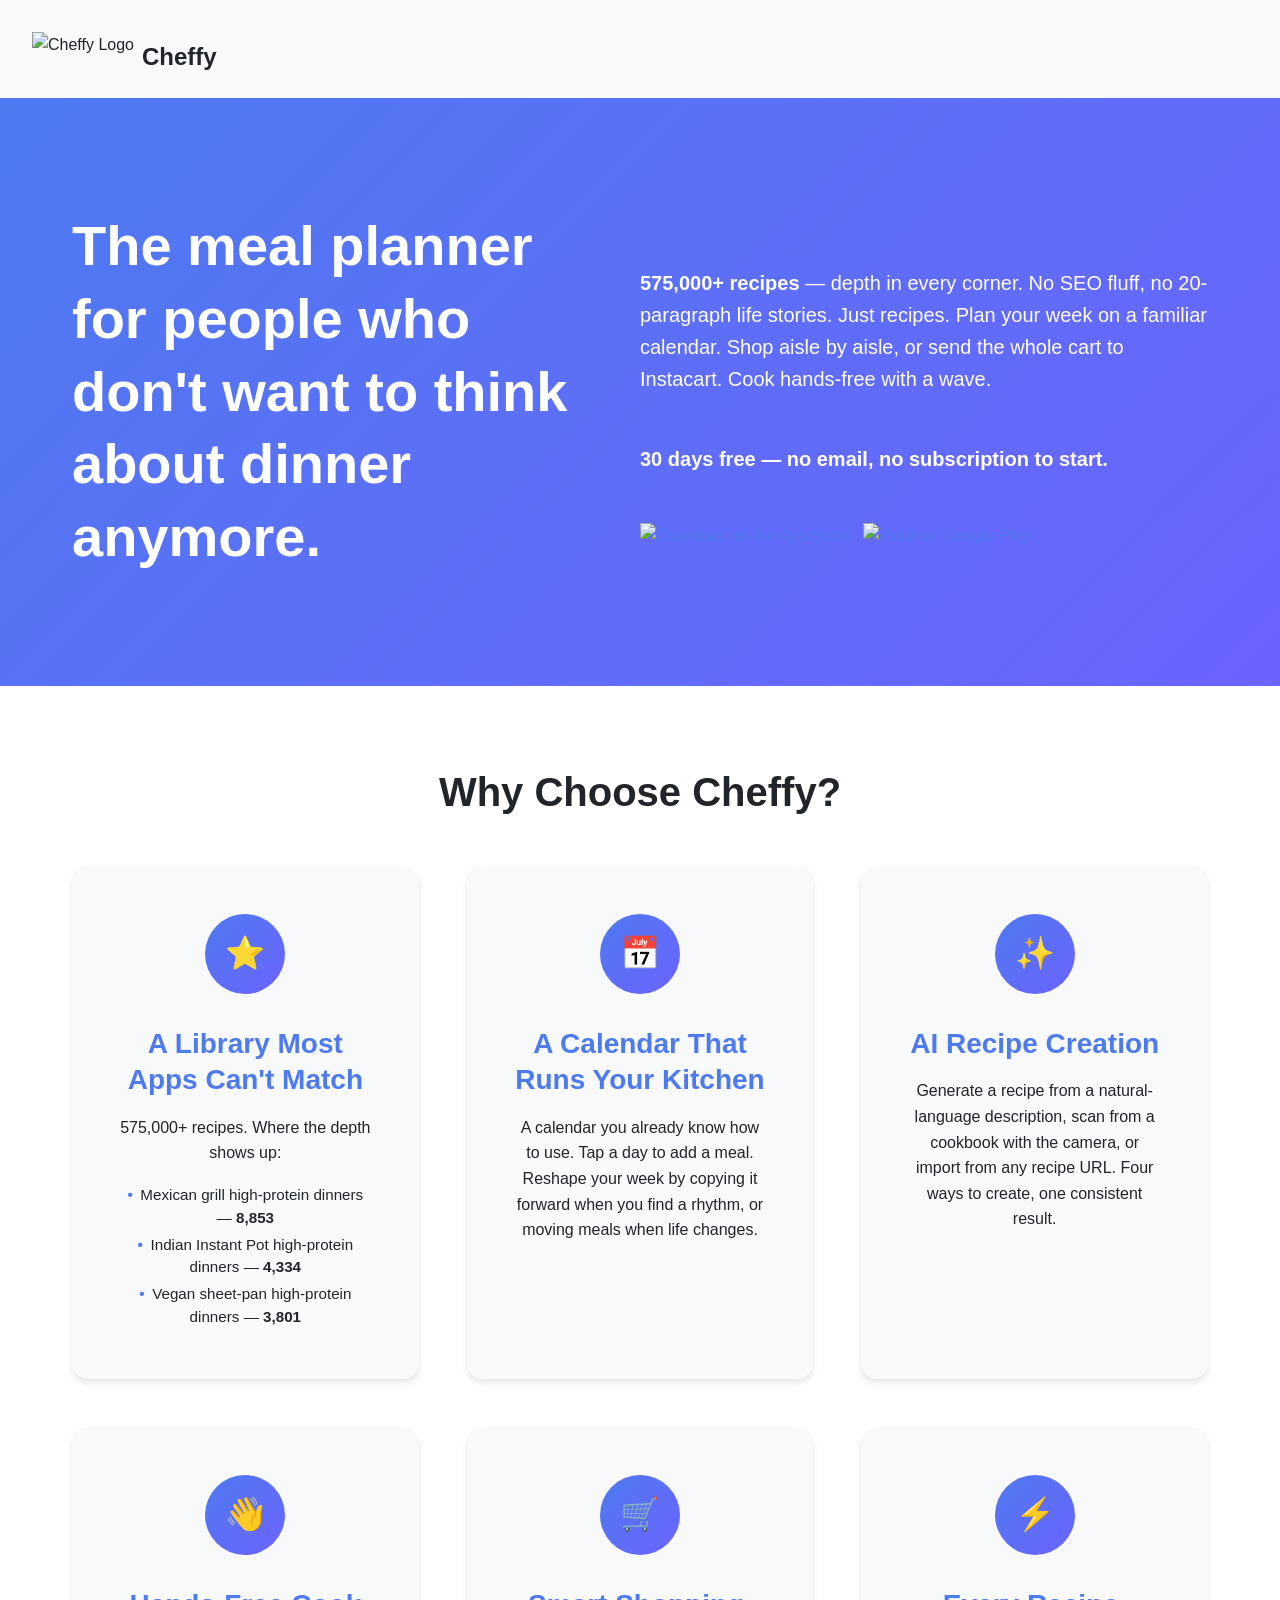
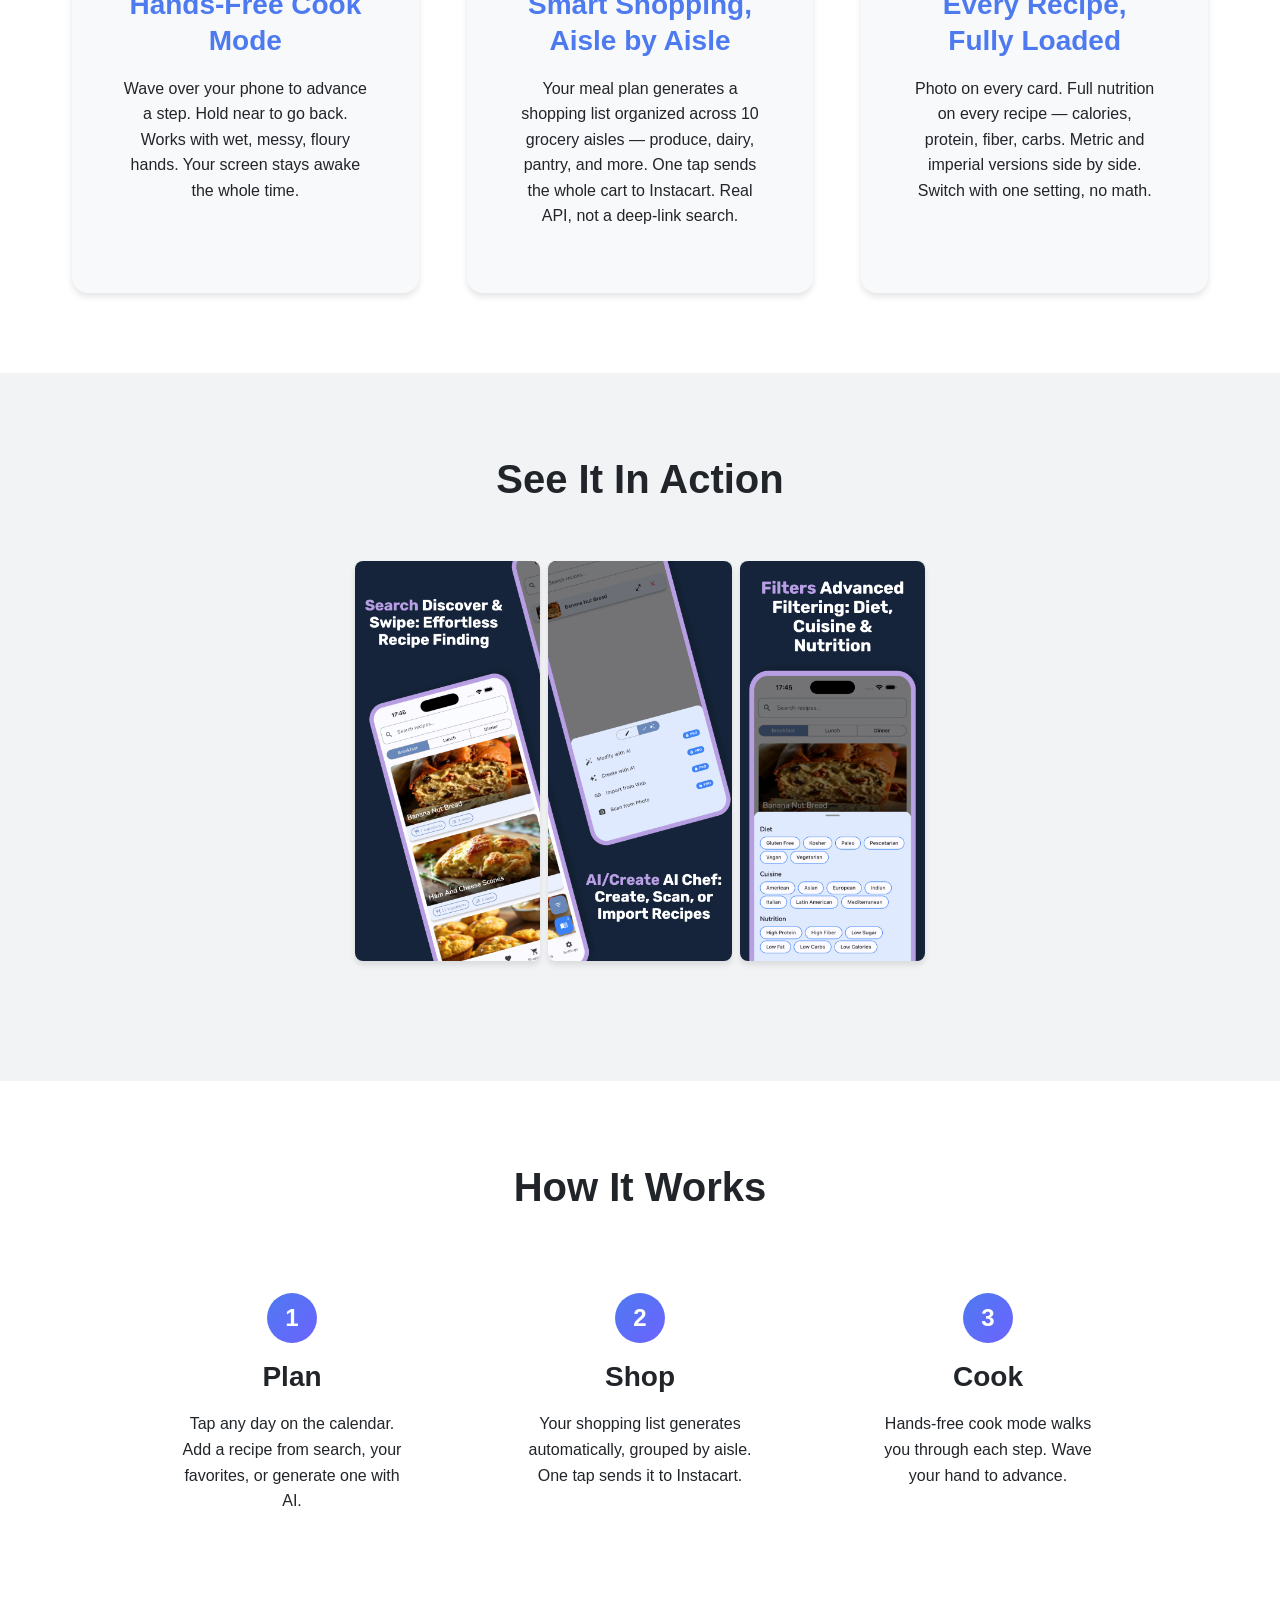
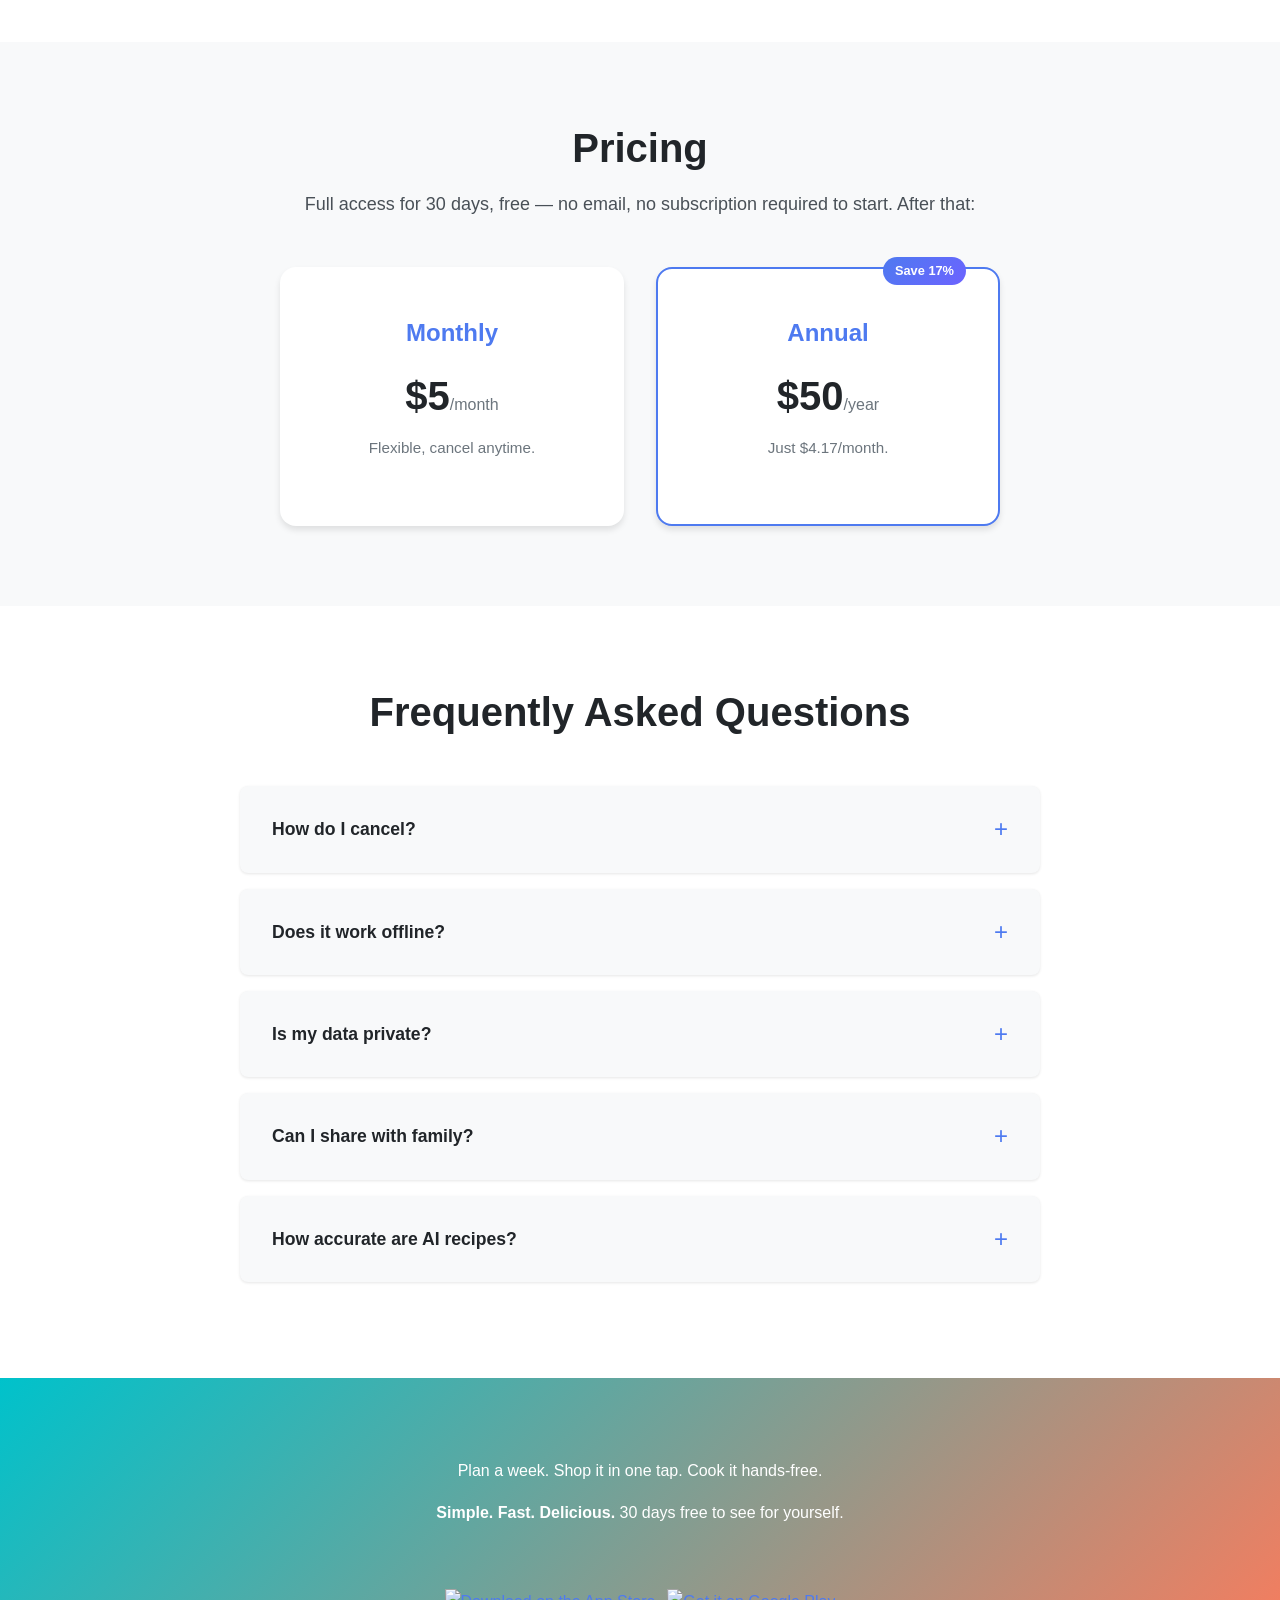
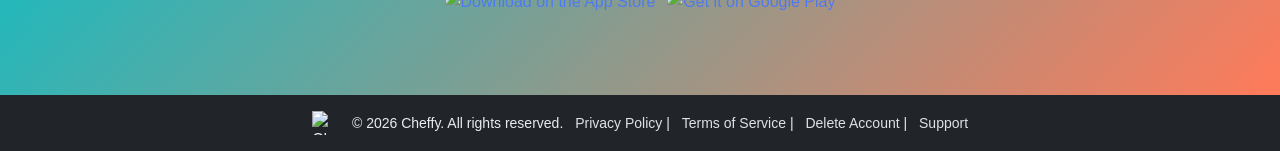
==== commit 0aa973cf: "updated copy on landing page" ====
--- a/index.html
+++ b/index.html
@@ -4,16 +4,16 @@
     <meta name='impact-site-verification' value='8608ee39-0bfc-4b97-8f43-6baca40cc552' />
     <meta charset="UTF-8">
     <meta name="viewport" content="width=device-width, initial-scale=1.0">
-    <title>Cheffy — 610,000+ Recipes, Calendar Meal Planner, Hands-Free Cook Mode</title>
-    <meta name="description" content="Simple. Fast. Delicious. 610,000+ recipes across every cooking method and cuisine. Plan your week on a familiar calendar, shop aisle by aisle with Instacart, cook hands-free. 30 days free — no email, no card.">
+    <title>Cheffy — A Meal Planning OS, Not Just a Recipe App</title>
+    <meta name="description" content="A meal planning OS — not just a recipe app. 575,000+ recipes with deep niche coverage (Air Fryer, Instant Pot, vegan, sheet-pan). Plan your week on a calendar, shop one-tap to Instacart, cook hands-free. 30 days free — no email, no card.">
 
     <!-- Favicon and App Icons -->
     <link rel="icon" type="image/png" href="images/icons/logo.png">
     <link rel="apple-touch-icon" href="images/icons/logo.png">
 
     <!-- Open Graph / Social Media Meta Tags -->
-    <meta property="og:title" content="Cheffy — Simple. Fast. Delicious.">
-    <meta property="og:description" content="610,000+ recipes. Calendar-driven meal planning. Hands-free cook mode. Shop aisle by aisle with Instacart. 30 days free.">
+    <meta property="og:title" content="Cheffy — A Meal Planning OS, Not Just a Recipe App">
+    <meta property="og:description" content="575,000+ recipes. Calendar-driven meal planning. Hands-free cook mode. One-tap Instacart. 30 days free — no email, no card.">
     <meta property="og:image" content="images/icons/Icon-512.png">
     <meta property="og:url" content="https://cheffyapp.recipes">
 
@@ -26,24 +26,27 @@
     <link href="https://fonts.googleapis.com/css2?family=Poppins:wght@300;400;500;600;700&display=swap" rel="stylesheet">
 </head>
 <body>
+    <!-- Header (matches subpages for consistent logo spot + size) -->
+    <header>
+        <div class="container">
+            <div class="logo">
+                <a href="index.html" class="logo-link" style="text-decoration: none; color: inherit; display: flex; align-items: center;">
+                    <img src="images/icons/logo.png" alt="Cheffy Logo">
+                    <h1>Cheffy</h1>
+                </a>
+            </div>
+        </div>
+    </header>
+
     <!-- Hero Section -->
     <section id="hero">
         <div class="container">
-            <div class="logo-hero">
-                <div class="logo-circle">
-                    <img src="images/icons/logo.png" alt="Cheffy Logo">
-                </div>
-                <div class="logo-text-block">
-                    <h2 class="logo-text">Cheffy</h2>
-                    <p class="logo-tagline">Simple. Fast. Delicious.</p>
-                </div>
-            </div>
             <div class="hero-content">
                 <div class="hero-main-text">
                     <h1>The meal planner for people who don't want to think about dinner anymore.</h1>
                 </div>
                 <div class="hero-details">
-                    <p><strong>610,000+ recipes</strong> — including 86,000 Instant Pot, 55,000 Air Fryer, and 100,000+ authentic regional Indian, Mexican, Italian, and Asian dishes. Plan your week on a familiar calendar. Shop aisle by aisle, or send the whole cart to Instacart. Cook hands-free with a wave.</p>
+                    <p><strong>575,000+ recipes</strong> — depth in every corner. No SEO fluff, no 20-paragraph life stories. Just recipes. Plan your week on a familiar calendar. Shop aisle by aisle, or send the whole cart to Instacart. Cook hands-free with a wave.</p>
                     <p><strong>30 days free — no email, no subscription to start.</strong></p>
                     <div class="app-buttons">
                         <a href="#" class="app-button app-store">
@@ -65,8 +68,13 @@
             <div class="features-grid">
                 <div class="feature-card">
                     <div class="feature-icon ratings"></div>
-                    <h3>A Library for Every Kitchen</h3>
-                    <p>610,000+ recipes across 5 cuisines and 7 cooking methods. 86,000 Instant Pot, 55,000 Air Fryer, 58,000 Sheet Pan, 56,000 Slow Cooker. Regional dishes from India, Mexico, Italy, and Asia — Chettinad to Chilaquiles, Tuscan to Hainanese. <strong>No SEO fluff. No 20-paragraph life stories. Just recipes.</strong></p>
+                    <h3>A Library Most Apps Can't Match</h3>
+                    <p>575,000+ recipes. Where the depth shows up:</p>
+                    <ul class="feature-list">
+                        <li>Mexican grill high-protein dinners — <strong>8,853</strong></li>
+                        <li>Indian Instant Pot high-protein dinners — <strong>4,334</strong></li>
+                        <li>Vegan sheet-pan high-protein dinners — <strong>3,801</strong></li>
+                    </ul>
                 </div>
                 <div class="feature-card">
                     <div class="feature-icon plan"></div>
@@ -222,7 +230,7 @@
                 <div class="footer-logo">
                     <img src="images/icons/logo.png" alt="Cheffy Logo">
                 </div>
-                <p>&copy; 2025 Cheffy. All rights reserved. <a href="privacy-policy.html">Privacy Policy</a> | <a href="terms-of-service.html">Terms of Service</a> | <a href="delete-account.html">Delete Account</a> | <a href="mailto:hello@cheffyapp.recipes">Support</a></p>
+                <p>&copy; 2026 Cheffy. All rights reserved. <a href="privacy-policy.html">Privacy Policy</a> | <a href="terms-of-service.html">Terms of Service</a> | <a href="delete-account.html">Delete Account</a> | <a href="mailto:hello@cheffyapp.recipes">Support</a></p>
             </div>
         </div>
     </footer>
--- a/css/styles.css
+++ b/css/styles.css
@@ -68,13 +68,11 @@
     scroll-behavior: smooth;
 }
 
-/* General Header Styles (for pages like privacy-policy.html) */
+/* Site header — same logo block on every page (index + subpages) */
 header {
-    /* display: flex; and align-items: center; removed */
     background-color: var(--neutral-100);
-    padding-top: var(--spacing-lg);    /* Align with logo-hero top */
-    padding-bottom: var(--spacing-md); /* Keep bottom padding as reduced */
-    /* border-bottom: 1px solid var(--neutral-300); */ /* Divider removed */
+    padding-top: var(--spacing-lg);
+    padding-bottom: var(--spacing-md);
 }
 
 header .container {
@@ -93,20 +91,18 @@
 }
 
 header .logo img {
-    height: 50px; /* Changed from 40px to match .logo-circle height */
+    height: 50px;
     width: auto;
     margin-right: var(--spacing-sm);
 }
 
 header .logo h1 {
-    font-size: 1.5rem; /* Changed from 1.75rem to match .logo-text font-size */
-    font-weight: 700; /* Added to match .logo-text font-weight */
+    font-size: 1.5rem;
+    font-weight: 700;
     color: var(--neutral-900);
-    margin-top: 0; /* Ensure no top margin */
-    margin-bottom: 0; /* Remove default h1 margin */
-}
-
-/* Removed header nav ul, header nav ul li a, and header nav ul li a:hover, .active rules */
+    margin-top: 0;
+    margin-bottom: 0;
+}
 
 body {
     font-family: var(--font-family);
@@ -171,55 +167,6 @@
 
 section {
     padding: var(--spacing-xxl) 0;
-}
-
-/* Logo Hero Styles */
-.logo-hero {
-    position: absolute;
-    top: var(--spacing-lg);
-    left: var(--spacing-lg);
-    z-index: 10;
-    display: flex;
-    align-items: center;
-}
-
-.logo-circle {
-    width: 50px;
-    height: 50px;
-    border-radius: 50%;
-    background-color: var(--primary);
-    display: flex;
-    align-items: center;
-    justify-content: center;
-    overflow: hidden;
-    margin-right: var(--spacing-sm);
-}
-
-.logo-circle img {
-    width: 100%;
-    height: 100%;
-    object-fit: contain;
-}
-
-.logo-text-block {
-    display: flex;
-    flex-direction: column;
-    line-height: 1;
-}
-
-.logo-text {
-    font-size: 1.5rem;
-    color: white;
-    margin-bottom: 0;
-    font-weight: 700;
-}
-
-.logo-tagline {
-    font-size: 0.75rem;
-    color: rgba(255, 255, 255, 0.85);
-    font-style: italic;
-    letter-spacing: 0.5px;
-    margin: 2px 0 0 0;
 }
 
 /* Hero Section */
@@ -263,8 +210,6 @@
     font-size: 1.25rem;
     margin-bottom: var(--spacing-xl);
 }
-
-/* .hero-image rules are no longer needed as the element was removed */
 
 .app-buttons {
     display: inline-flex;
@@ -346,6 +291,25 @@
 .feature-card h3 {
     color: var(--primary);
     margin-bottom: var(--spacing-md);
+}
+
+.feature-list {
+    list-style: none;
+    padding: 0;
+    margin: var(--spacing-sm) 0 0;
+}
+
+.feature-list li {
+    padding: 2px 0;
+    font-size: 0.95rem;
+    line-height: 1.5;
+}
+
+.feature-list li::before {
+    content: "•";
+    color: var(--primary);
+    font-weight: 700;
+    margin-right: 0.5em;
 }
 
 /* Screenshots Section */
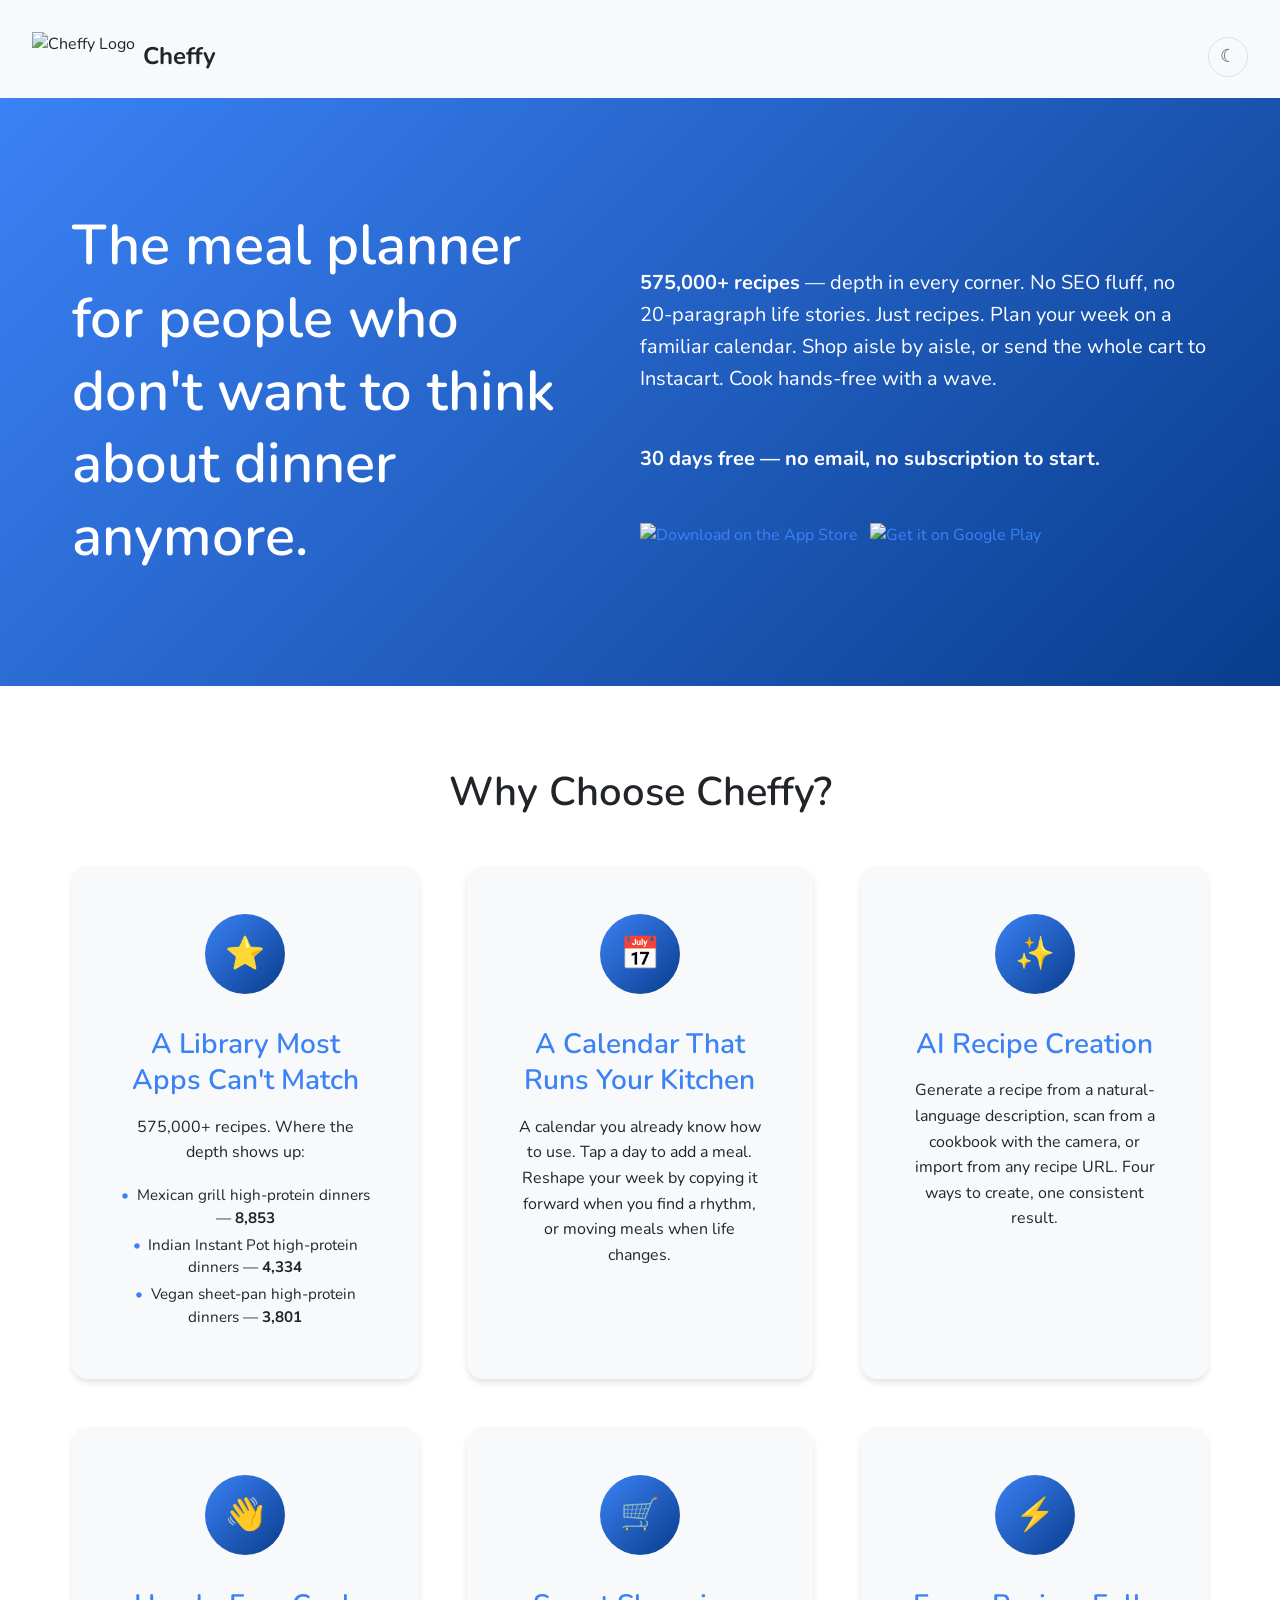
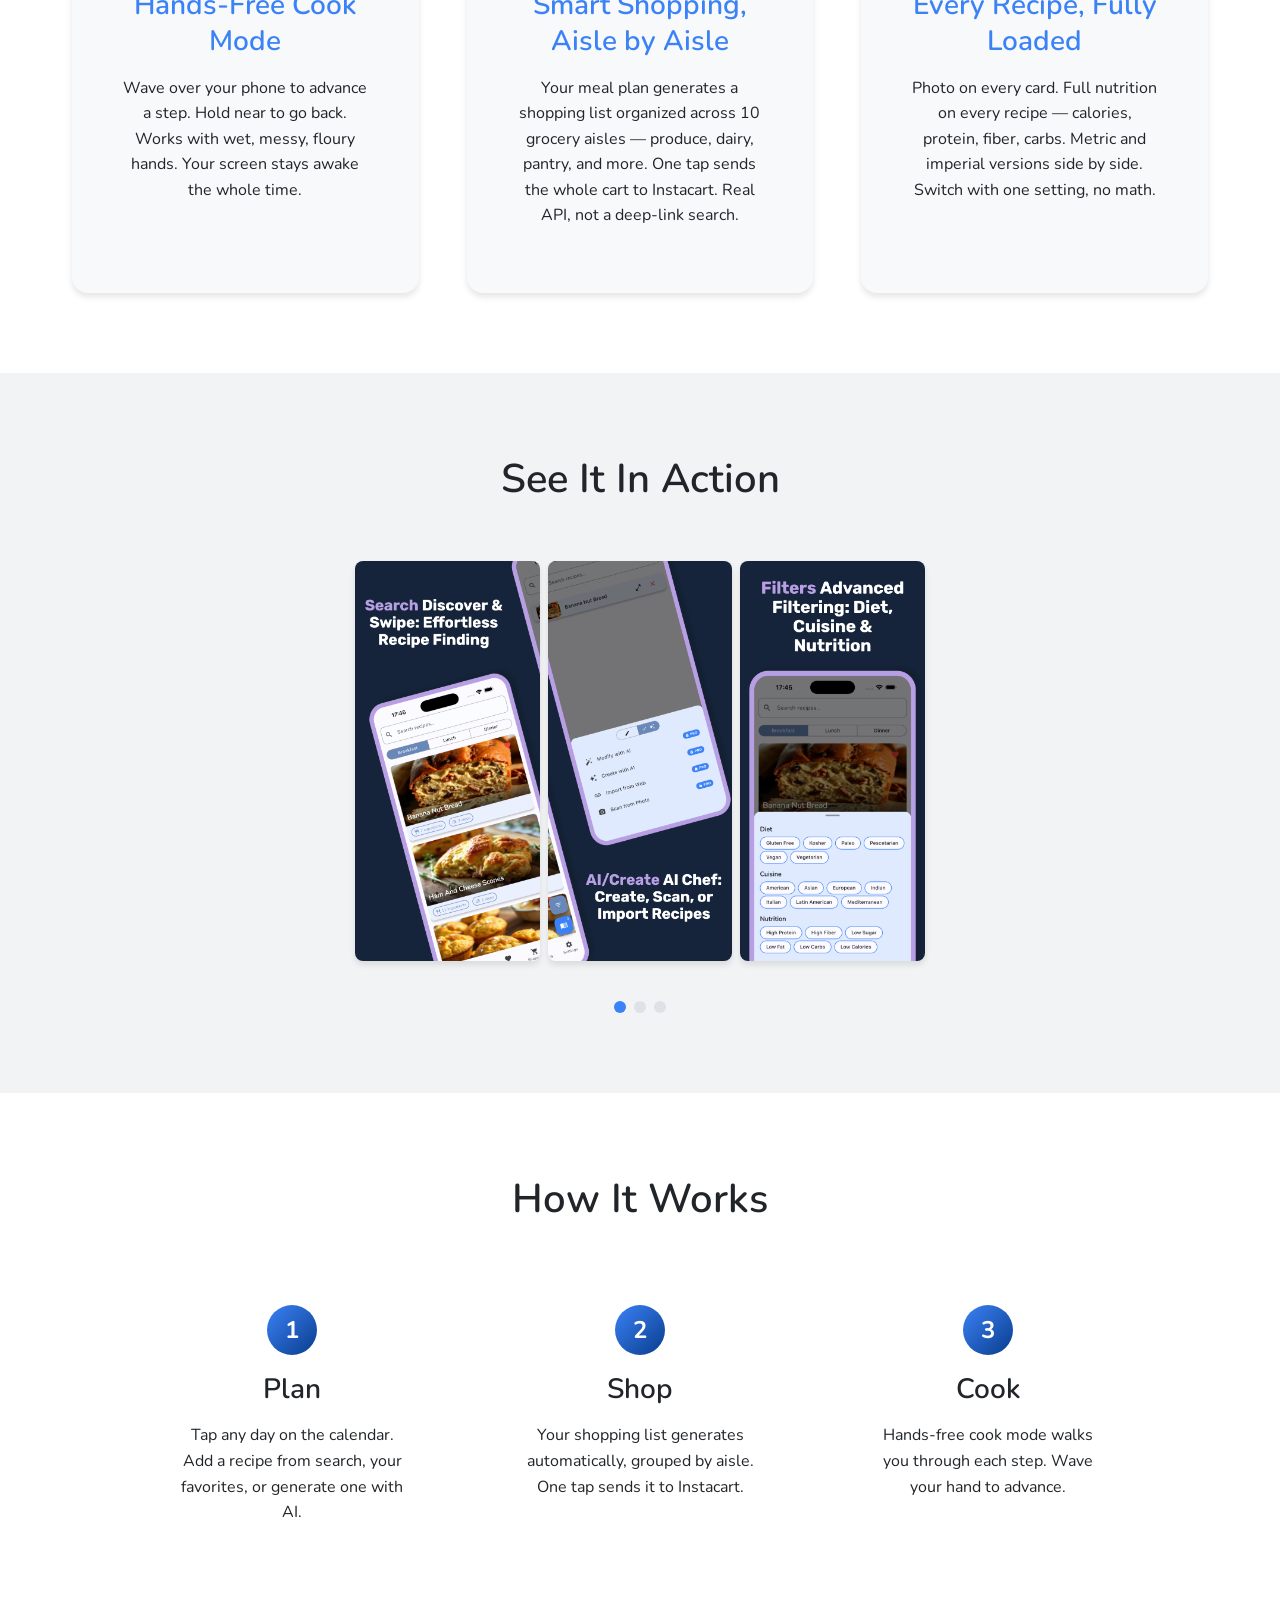
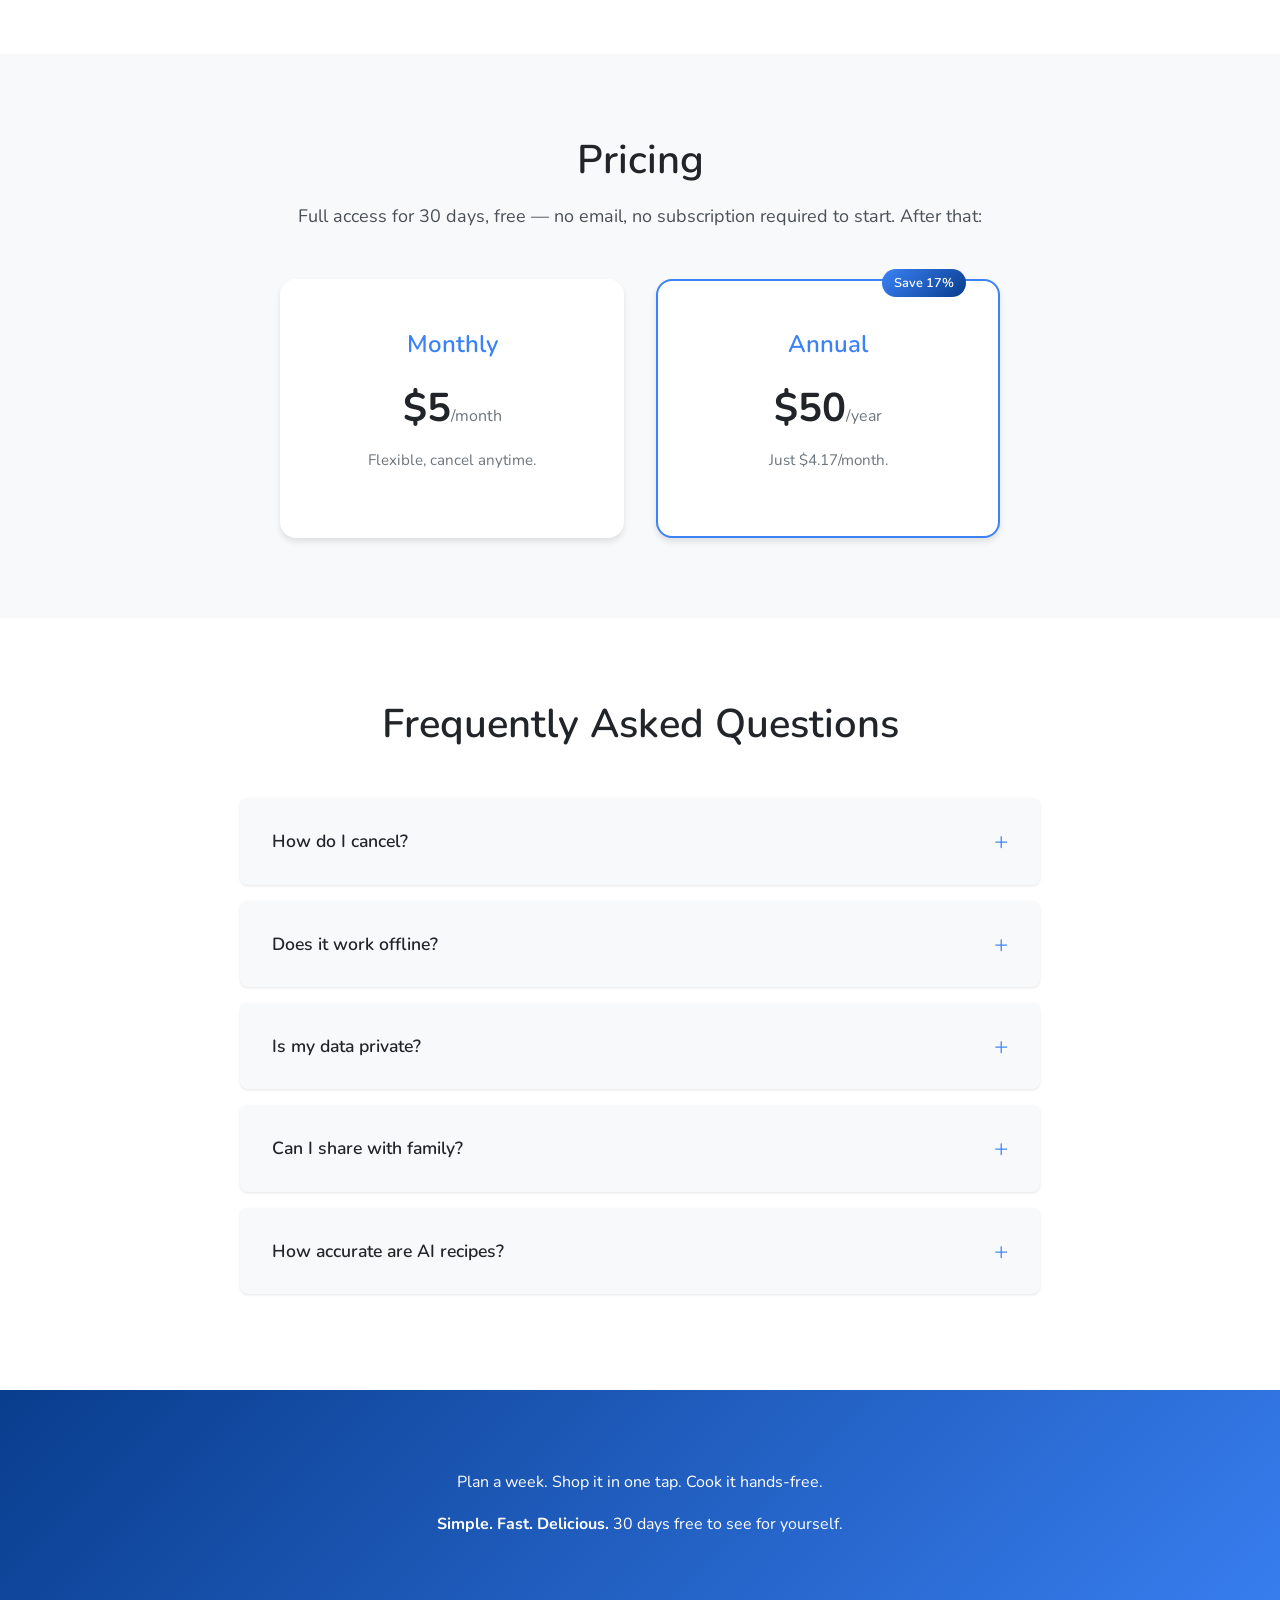
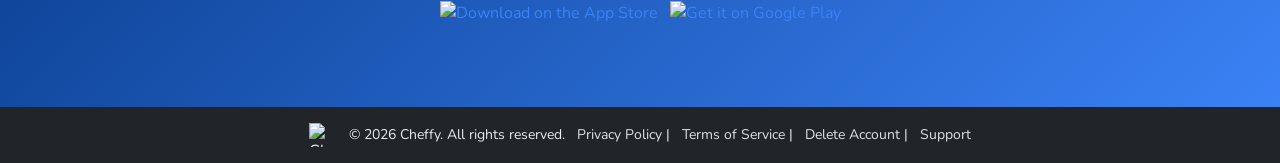
==== commit 66bac616: "landing branding" ====
--- a/index.html
+++ b/index.html
@@ -23,7 +23,20 @@
     <!-- Google Fonts -->
     <link rel="preconnect" href="https://fonts.googleapis.com">
     <link rel="preconnect" href="https://fonts.gstatic.com" crossorigin>
-    <link href="https://fonts.googleapis.com/css2?family=Poppins:wght@300;400;500;600;700&display=swap" rel="stylesheet">
+    <link href="https://fonts.googleapis.com/css2?family=Nunito:wght@300;400;500;600;700&display=swap" rel="stylesheet">
+
+    <!-- Theme bootstrap: resolve stored preference > system preference > light,
+         and apply BEFORE first paint to avoid a flash of the wrong theme. -->
+    <script>
+        (function () {
+            var stored = null;
+            try { stored = localStorage.getItem('cheffy-theme'); } catch (e) {}
+            var theme = stored || (window.matchMedia
+                && window.matchMedia('(prefers-color-scheme: dark)').matches
+                ? 'dark' : 'light');
+            document.documentElement.setAttribute('data-theme', theme);
+        })();
+    </script>
 </head>
 <body>
     <!-- Header (matches subpages for consistent logo spot + size) -->
@@ -35,6 +48,10 @@
                     <h1>Cheffy</h1>
                 </a>
             </div>
+            <button id="theme-toggle" class="theme-toggle" type="button" aria-label="Toggle dark mode" title="Toggle dark mode">
+                <span class="icon-sun" aria-hidden="true">☀</span>
+                <span class="icon-moon" aria-hidden="true">☾</span>
+            </button>
         </div>
     </header>
 
--- a/css/styles.css
+++ b/css/styles.css
@@ -1,11 +1,10 @@
 /* Base Styles */
 :root {
-    /* Brand Colors */
-    --primary: #4E7AF0;
-    --secondary: #6C63FF;
-    --tertiary: #00C2CB;
-    --accent: #FF7A5A;
-    
+    /* Brand Colors — matched to app theme (cheffy-fe/lib/theme/app_theme.dart, lightTheme) */
+    --primary: #3B82F6;
+    --secondary: #6988BA;
+    --tertiary: #093D8D;
+
     /* Neutral Colors */
     --neutral-100: #F8F9FA;
     --neutral-200: #F1F3F5;
@@ -16,19 +15,21 @@
     --neutral-700: #495057;
     --neutral-800: #343A40;
     --neutral-900: #212529;
-    
+
     /* Semantic Colors */
     --success: #4CAF50;
     --warning: #FFC107;
     --error: #FF5252;
     --info: #2196F3;
-    
-    /* Gradients */
-    --primary-gradient: linear-gradient(135deg, var(--primary), var(--secondary));
-    --accent-gradient: linear-gradient(135deg, var(--tertiary), var(--accent));
-    
+
+    /* Gradients — pure blue family (primary → tertiary), matching app aesthetic.
+       --accent-gradient is the reverse direction so the download CTA reads
+       differently from the hero without leaving the brand palette. */
+    --primary-gradient: linear-gradient(135deg, #3B82F6 0%, #093D8D 100%);
+    --accent-gradient: linear-gradient(135deg, #093D8D 0%, #3B82F6 100%);
+
     /* Typography */
-    --font-family: 'Poppins', sans-serif;
+    --font-family: 'Nunito', sans-serif;
     --h1-size: 3rem;
     --h2-size: 2.5rem;
     --h3-size: 1.75rem;
@@ -787,3 +788,110 @@
 .faq-item p a:hover {
     text-decoration: underline;
 }
+
+/* ---------------------------------------------------------------------------
+   Dark mode
+   ---------------------------------------------------------------------------
+   Activated by `<html data-theme="dark">`, set by the inline <head> script in
+   index.html before first paint, resolving from localStorage > system
+   preference > "light".
+
+   Dark mode is intentionally scoped to the main landing page only. All other
+   pages (delete-account, support, privacy-policy, terms-of-service) are
+   utility/legal surfaces and stay light — simpler mental model, and avoids
+   any cross-page inconsistency with the Termly-embedded snippets which are
+   styled for light backgrounds.
+*/
+:root[data-theme="dark"] {
+    /* Brand: switch to app's dark-mode primary (cheffy-fe darkTheme). */
+    --primary: #60A5FA;
+    --secondary: #898FAF;
+    --tertiary: #D0D4FC;
+
+    /* Neutrals: invert the scale so existing var usages keep their semantic
+       meaning (--neutral-100 = page bg, --neutral-900 = primary text)
+       without rewriting every reference. */
+    --neutral-100: #0F172A;  /* slate-900 — page bg */
+    --neutral-200: #1E293B;  /* slate-800 — alt section bg */
+    --neutral-300: #334155;  /* slate-700 — borders */
+    --neutral-400: #475569;
+    --neutral-500: #64748B;
+    --neutral-600: #94A3B8;
+    --neutral-700: #CBD5E1;
+    --neutral-800: #E2E8F0;
+    --neutral-900: #F1F5F9;  /* near-white — primary text */
+
+    /* Gradients use slightly cooler, deeper blues so they don't glare on a
+       dark surface. */
+    --primary-gradient: linear-gradient(135deg, #1E40AF 0%, #60A5FA 100%);
+    --accent-gradient: linear-gradient(135deg, #60A5FA 0%, #1E40AF 100%);
+}
+
+/* Sections that hardcoded `white` in light mode → match dark page tone. */
+:root[data-theme="dark"] #features,
+:root[data-theme="dark"] #how-it-works,
+:root[data-theme="dark"] #faq {
+    background-color: #1E293B;
+}
+
+/* Cards need to lift visually above their containing section. In light mode
+   a card that matches body bg works because shadow + bright section creates
+   the lift. In dark mode we explicitly bump cards down one step. */
+:root[data-theme="dark"] .feature-card,
+:root[data-theme="dark"] .pricing-card,
+:root[data-theme="dark"] .faq-item {
+    background-color: #0F172A;
+}
+
+/* Footer: in light mode this is --neutral-900 (a dark slab on a light
+   page). With the inverted scale that would flip to near-white on white —
+   wrong. Pin it darker than the page for visual separation. */
+:root[data-theme="dark"] footer {
+    background-color: #020617;
+    color: #94A3B8;
+}
+
+:root[data-theme="dark"] .simple-footer a {
+    color: #CBD5E1;
+}
+
+:root[data-theme="dark"] .simple-footer a:hover {
+    color: #F1F5F9;
+}
+
+/* ---------------------------------------------------------------------------
+   Theme toggle button (header)
+   --------------------------------------------------------------------------- */
+.theme-toggle {
+    background: transparent;
+    border: 1px solid var(--neutral-400);
+    color: var(--neutral-700);
+    border-radius: var(--radius-full);
+    width: 40px;
+    height: 40px;
+    cursor: pointer;
+    display: inline-flex;
+    align-items: center;
+    justify-content: center;
+    font-size: 1.1rem;
+    line-height: 1;
+    padding: 0;
+    transition: border-color 0.2s ease, color 0.2s ease, transform 0.2s ease;
+}
+
+.theme-toggle:hover {
+    border-color: var(--primary);
+    color: var(--primary);
+}
+
+.theme-toggle:active {
+    transform: scale(0.92);
+}
+
+/* Show the icon for the theme you'd switch *to*, not the one you're in.
+   Default (light): show moon (click to go dark). Dark: show sun. */
+.theme-toggle .icon-sun { display: none; }
+.theme-toggle .icon-moon { display: inline; }
+:root[data-theme="dark"] .theme-toggle .icon-sun { display: inline; }
+:root[data-theme="dark"] .theme-toggle .icon-moon { display: none; }
+
